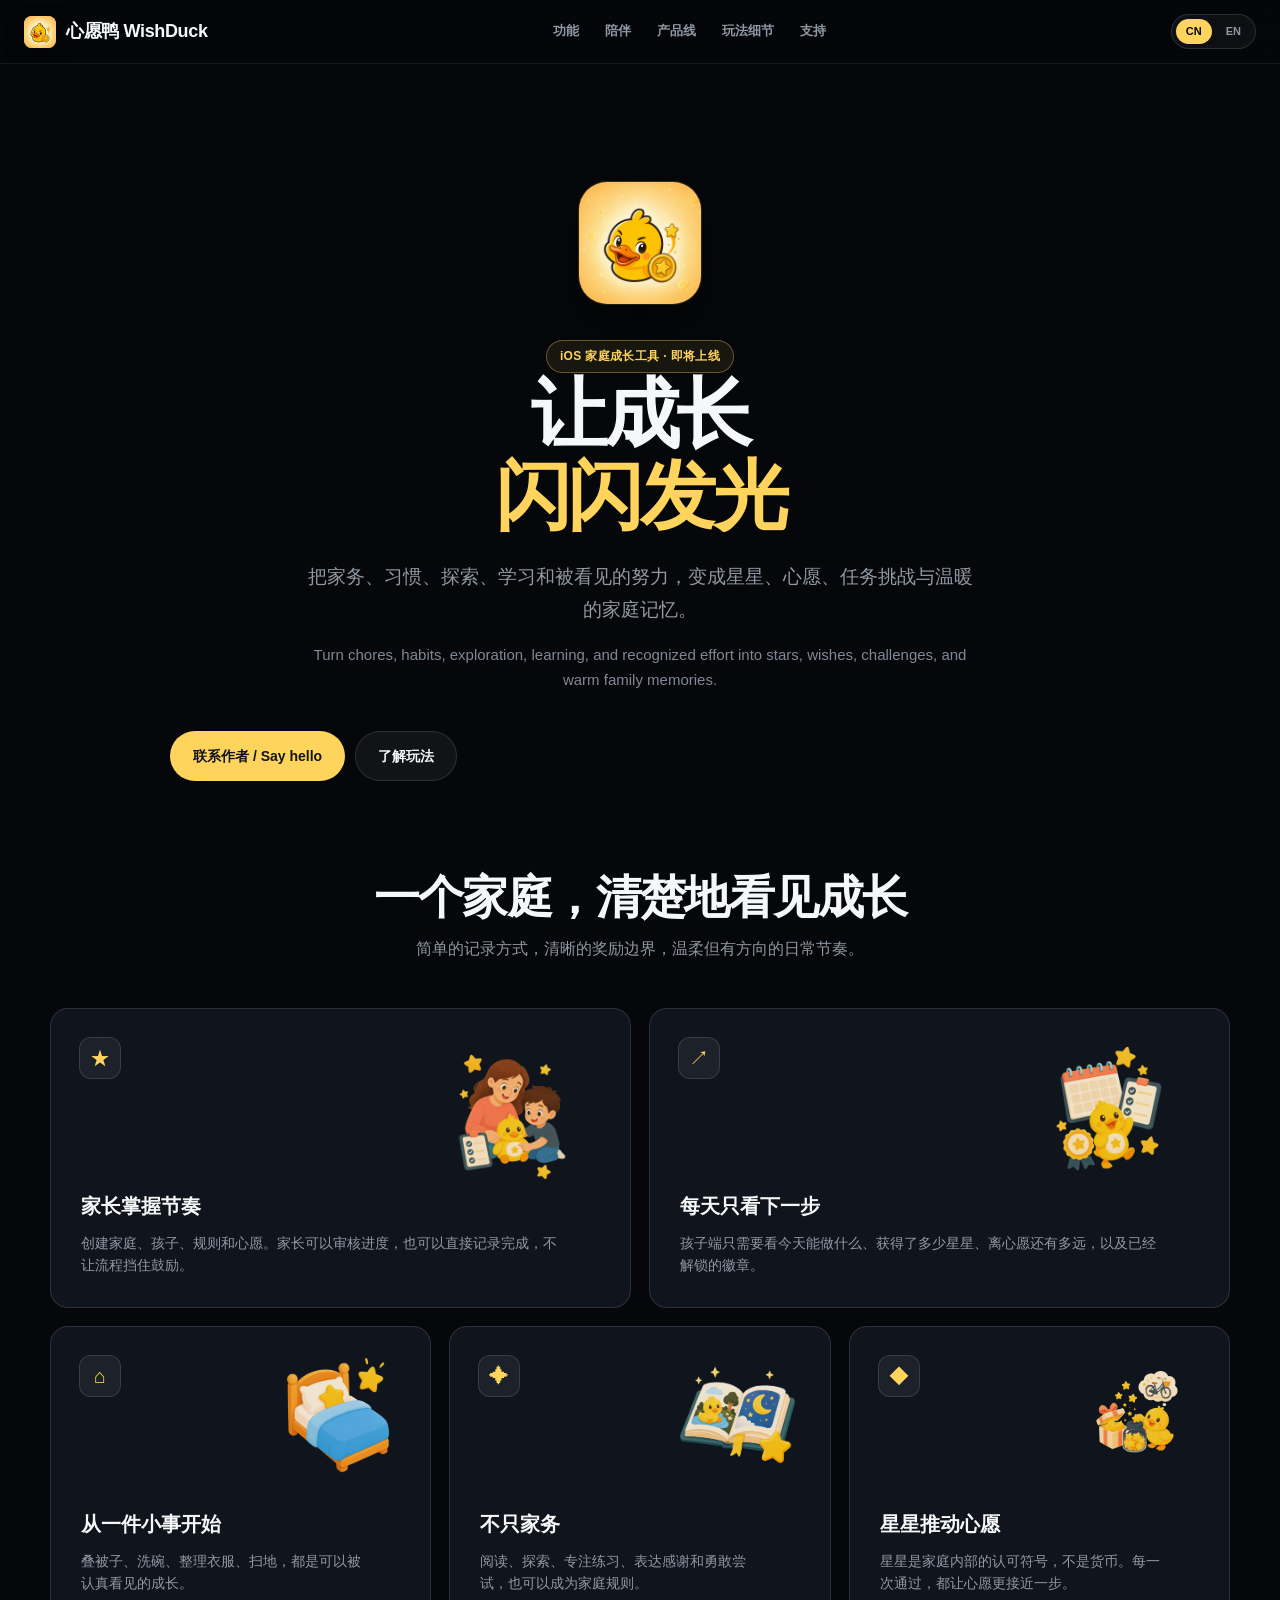
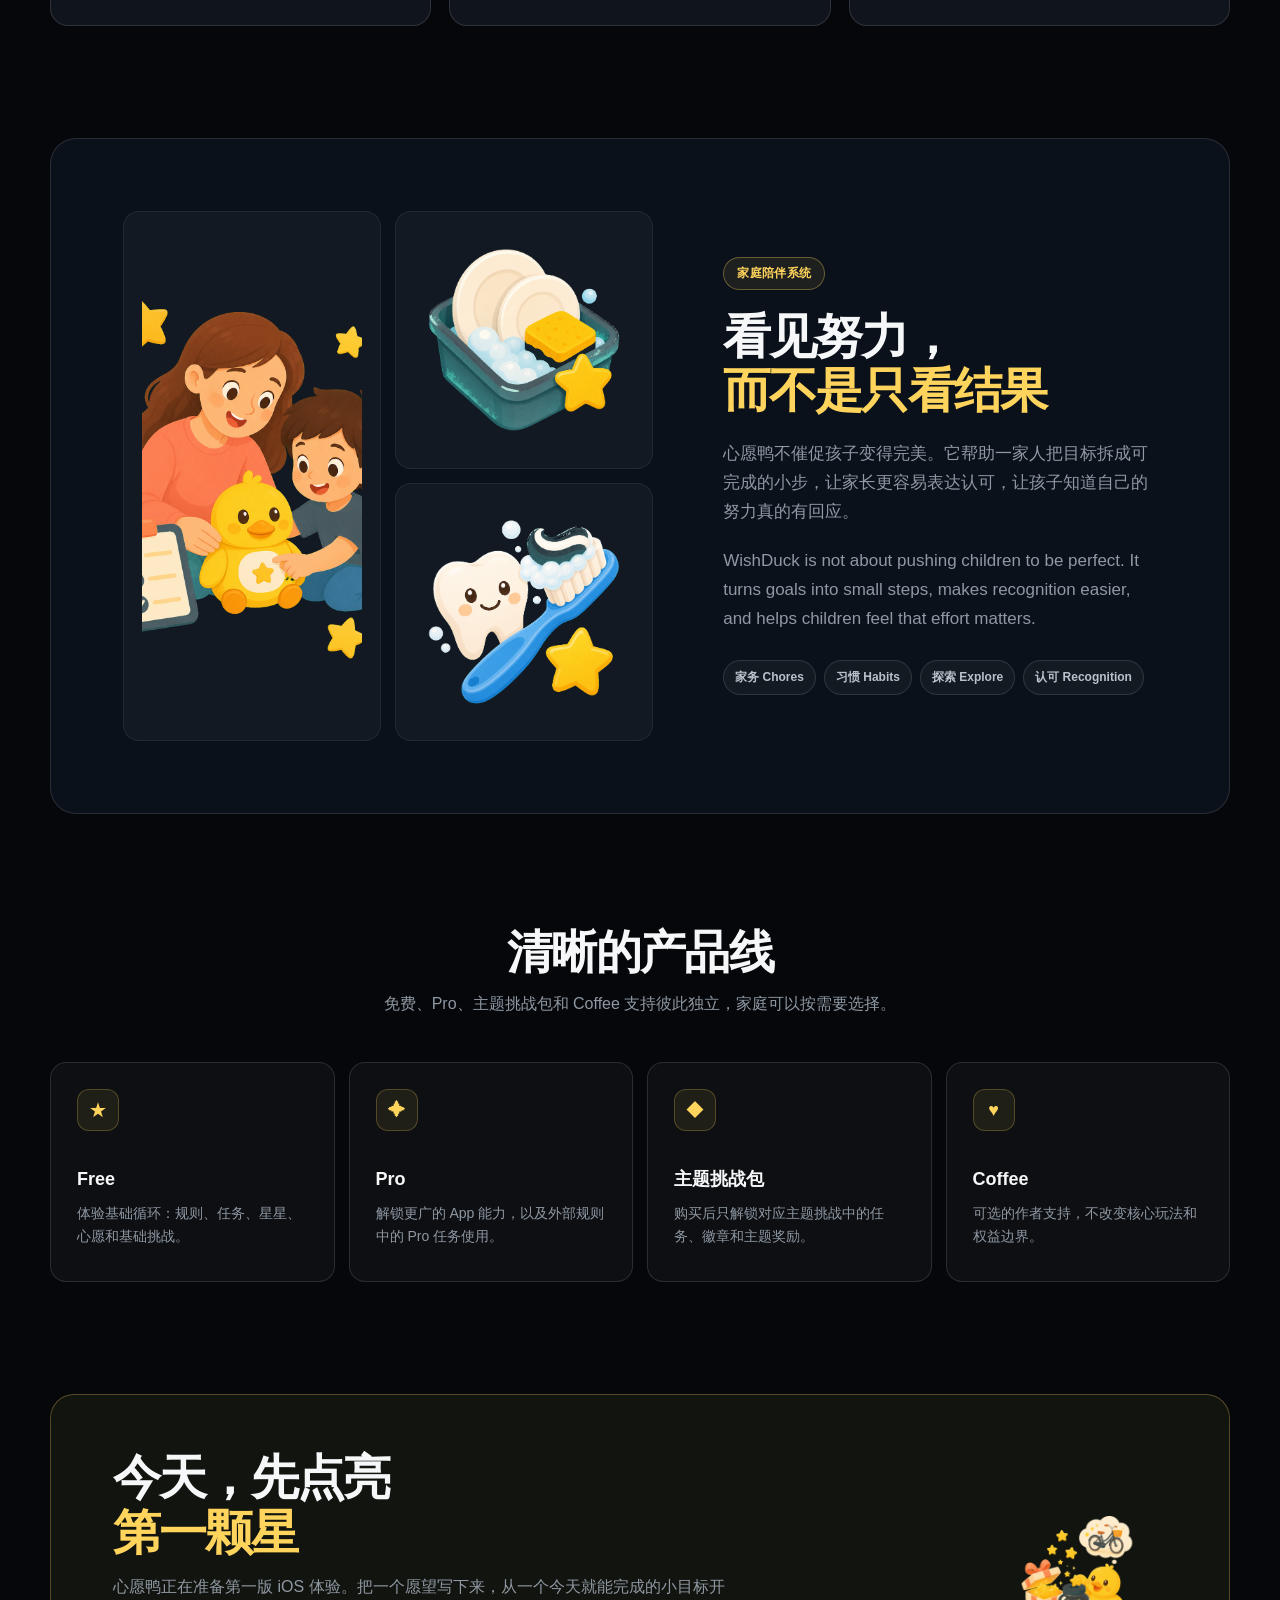
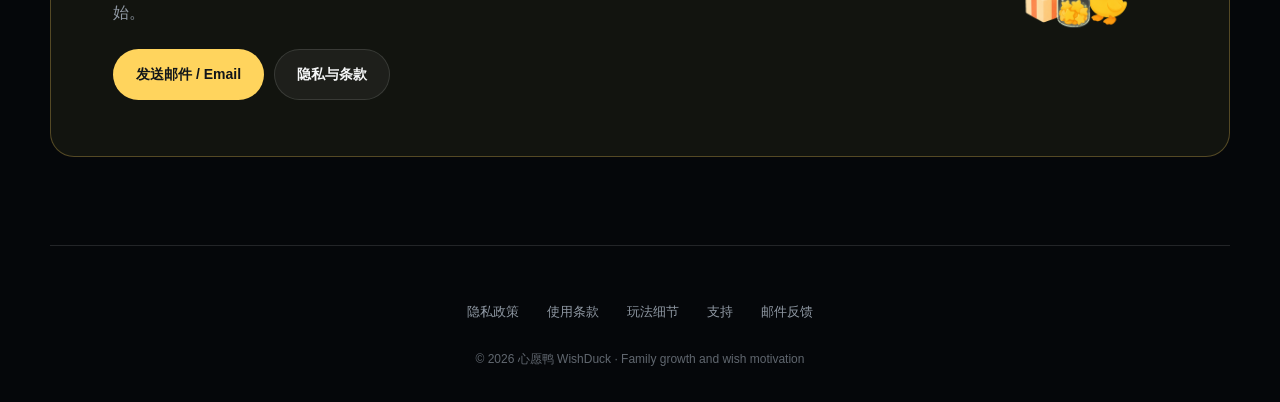
==== index.html @ 05d3ee31 "Add complete WishDuck website" ====
<!doctype html>
<html lang="zh-CN">
<head>
  <meta charset="utf-8">
  <meta name="viewport" content="width=device-width, initial-scale=1">
  <title>心愿鸭 WishDuck - 家庭成长与心愿激励</title>
  <meta name="description" content="心愿鸭 WishDuck 把家务、习惯、探索、学习和家庭认可变成星星、心愿与任务挑战。">
  <link rel="stylesheet" href="site.css">
  <link rel="icon" type="image/png" href="assets/wishduck-logo.png">
</head>
<body class="landing-page">
  <div class="bg-grid" aria-hidden="true"></div>

  <nav class="nav">
    <a class="brand" href="index.html" aria-label="心愿鸭 WishDuck 首页">
      <img src="assets/wishduck-logo.png" alt="">
      <span>心愿鸭 WishDuck</span>
    </a>
    <div class="nav-links" aria-label="页面导航">
      <a href="#features">功能</a>
      <a href="#family">陪伴</a>
      <a href="#paths">产品线</a>
      <a href="gameplay.html">玩法细节</a>
      <a href="support.html">支持</a>
    </div>
    <div class="lang-switch" aria-label="语言切换">
      <a href="index.html" class="active">CN</a>
      <a href="index_en.html">EN</a>
    </div>
  </nav>

  <header class="hero">
    <img class="hero-icon" src="assets/wishduck-logo.png" alt="心愿鸭 WishDuck 图标">
    <div class="badge">iOS 家庭成长工具 · 即将上线</div>
    <h1>让成长<br><em>闪闪发光</em></h1>
    <p>把家务、习惯、探索、学习和被看见的努力，变成星星、心愿、任务挑战与温暖的家庭记忆。</p>
    <p class="en">Turn chores, habits, exploration, learning, and recognized effort into stars, wishes, challenges, and warm family memories.</p>
    <div class="button-row">
      <a class="cta-btn" href="mailto:support@wishduck.app">联系作者 / Say hello</a>
      <a class="cta-btn secondary" href="gameplay.html">了解玩法</a>
    </div>
  </header>

  <main class="container">
    <section id="features" class="section-header">
      <h2>一个家庭，清楚地看见成长</h2>
      <p>简单的记录方式，清晰的奖励边界，温柔但有方向的日常节奏。</p>
    </section>

    <section class="feature-grid" aria-label="核心功能">
      <article class="feature-card large">
        <img src="assets/wishduck-family.png" alt="家长和孩子一起使用心愿鸭">
        <div class="feature-icon">★</div>
        <h3>家长掌握节奏</h3>
        <p>创建家庭、孩子、规则和心愿。家长可以审核进度，也可以直接记录完成，不让流程挡住鼓励。</p>
      </article>
      <article class="feature-card large">
        <img src="assets/wishduck-activity.png" alt="心愿鸭展示任务和挑战进度">
        <div class="feature-icon">↗</div>
        <h3>每天只看下一步</h3>
        <p>孩子端只需要看今天能做什么、获得了多少星星、离心愿还有多远，以及已经解锁的徽章。</p>
      </article>
      <article class="feature-card medium">
        <img src="assets/chore-make-bed.png" alt="叠被子任务图标">
        <div class="feature-icon">⌂</div>
        <h3>从一件小事开始</h3>
        <p>叠被子、洗碗、整理衣服、扫地，都是可以被认真看见的成长。</p>
      </article>
      <article class="feature-card medium">
        <img src="assets/chore-read-book.png" alt="阅读任务图标">
        <div class="feature-icon">✦</div>
        <h3>不只家务</h3>
        <p>阅读、探索、专注练习、表达感谢和勇敢尝试，也可以成为家庭规则。</p>
      </article>
      <article class="feature-card medium">
        <img src="assets/wishduck-wish.png" alt="心愿和星星插画">
        <div class="feature-icon">◆</div>
        <h3>星星推动心愿</h3>
        <p>星星是家庭内部的认可符号，不是货币。每一次通过，都让心愿更接近一步。</p>
      </article>
    </section>

    <section id="family" class="scene-section">
      <div class="scene-visual" aria-label="心愿鸭家庭成长场景">
        <div class="scene-card"><img src="assets/wishduck-family.png" alt="家长和孩子一起完成成长任务"></div>
        <div class="scene-card"><img src="assets/chore-wash-dishes.png" alt="一起洗碗任务图标"></div>
        <div class="scene-card"><img src="assets/chore-brush-teeth.png" alt="照顾自己任务图标"></div>
      </div>
      <div class="scene-content">
        <div class="badge">家庭陪伴系统</div>
        <h2>看见努力，<br><em>而不是只看结果</em></h2>
        <p>心愿鸭不催促孩子变得完美。它帮助一家人把目标拆成可完成的小步，让家长更容易表达认可，让孩子知道自己的努力真的有回应。</p>
        <p class="en">WishDuck is not about pushing children to be perfect. It turns goals into small steps, makes recognition easier, and helps children feel that effort matters.</p>
        <div class="tag-row" aria-label="成长主题">
          <span>家务 Chores</span>
          <span>习惯 Habits</span>
          <span>探索 Explore</span>
          <span>认可 Recognition</span>
        </div>
      </div>
    </section>

    <section id="paths" class="section-header">
      <h2>清晰的产品线</h2>
      <p>免费、Pro、主题挑战包和 Coffee 支持彼此独立，家庭可以按需要选择。</p>
    </section>

    <section class="paths" aria-label="产品线">
      <article class="path-card">
        <div class="path-icon">★</div>
        <h3>Free</h3>
        <p>体验基础循环：规则、任务、星星、心愿和基础挑战。</p>
      </article>
      <article class="path-card">
        <div class="path-icon">✦</div>
        <h3>Pro</h3>
        <p>解锁更广的 App 能力，以及外部规则中的 Pro 任务使用。</p>
      </article>
      <article class="path-card">
        <div class="path-icon">◆</div>
        <h3>主题挑战包</h3>
        <p>购买后只解锁对应主题挑战中的任务、徽章和主题奖励。</p>
      </article>
      <article class="path-card">
        <div class="path-icon">♥</div>
        <h3>Coffee</h3>
        <p>可选的作者支持，不改变核心玩法和权益边界。</p>
      </article>
    </section>

    <section id="download" class="final-band">
      <div>
        <h2>今天，先点亮<br><em>第一颗星</em></h2>
        <p>心愿鸭正在准备第一版 iOS 体验。把一个愿望写下来，从一个今天就能完成的小目标开始。</p>
        <div class="button-row">
          <a class="cta-btn" href="mailto:support@wishduck.app">发送邮件 / Email</a>
          <a class="cta-btn secondary" href="privacy.html">隐私与条款</a>
        </div>
      </div>
      <img src="assets/wishduck-wish.png" alt="心愿鸭和星星心愿">
    </section>
  </main>

  <footer class="container footer">
    <div class="footer-links">
      <a href="privacy.html">隐私政策</a>
      <a href="terms.html">使用条款</a>
      <a href="gameplay.html">玩法细节</a>
      <a href="support.html">支持</a>
      <a href="mailto:support@wishduck.app">邮件反馈</a>
    </div>
    <p class="copyright">© 2026 心愿鸭 WishDuck · Family growth and wish motivation</p>
  </footer>
</body>
</html>
---- site.css ----
:root {
  --bg: #05070a;
  --bg-soft: #0a111a;
  --surface: rgba(19, 25, 32, 0.88);
  --surface-strong: #111a23;
  --line: rgba(255, 255, 255, 0.12);
  --line-soft: rgba(255, 255, 255, 0.07);
  --text: #f6f7f8;
  --muted: #8f98a3;
  --muted-bright: #b9c1ca;
  --yellow: #ffd45d;
  --orange: #ff9d55;
  --mint: #81ddba;
  --blue: #73b8ff;
  --ease: cubic-bezier(0.4, 0, 0.2, 1);
}

* {
  box-sizing: border-box;
  -webkit-font-smoothing: antialiased;
}

html {
  scroll-behavior: smooth;
  background: var(--bg);
}

body {
  margin: 0;
  min-height: 100vh;
  overflow-x: hidden;
  color: var(--text);
  background: var(--bg);
  font-family: Inter, -apple-system, BlinkMacSystemFont, "SF Pro Display", "PingFang SC", "Microsoft YaHei", sans-serif;
  line-height: 1.6;
  letter-spacing: 0;
}

a {
  color: inherit;
  text-decoration: none;
}

img {
  display: block;
  max-width: 100%;
}

.wrap {
  width: min(1180px, calc(100% - 48px));
  margin: 0 auto;
}

.bg-grid {
  position: fixed;
  inset: 0;
  z-index: -1;
  pointer-events: none;
  opacity: 0.55;
  background-image:
    linear-gradient(rgba(255, 255, 255, 0.035) 1px, transparent 1px),
    linear-gradient(90deg, rgba(255, 255, 255, 0.035) 1px, transparent 1px);
  background-size: 44px 44px;
  mask-image: linear-gradient(to bottom, #000, transparent 82%);
}

.nav {
  position: sticky;
  top: 0;
  z-index: 20;
  min-height: 64px;
  display: flex;
  align-items: center;
  justify-content: space-between;
  gap: 24px;
  padding: 0 24px;
  background: rgba(5, 7, 10, 0.84);
  border-bottom: 1px solid var(--line-soft);
  backdrop-filter: blur(18px);
  -webkit-backdrop-filter: blur(18px);
}

.brand {
  display: inline-flex;
  align-items: center;
  gap: 10px;
  flex: 0 0 auto;
  font-size: 18px;
  font-weight: 800;
  letter-spacing: -0.02em;
}

.brand img {
  width: 32px;
  height: 32px;
  object-fit: contain;
  border-radius: 8px;
  background: #f8c94e;
  box-shadow: 0 8px 20px rgba(0, 0, 0, 0.35);
}

.nav-links {
  display: flex;
  align-items: center;
  justify-content: center;
  flex-wrap: wrap;
  gap: 26px;
  color: var(--muted);
  font-size: 13px;
  font-weight: 600;
}

.nav-links a,
.footer-links a {
  transition: color 0.25s var(--ease);
}

.nav-links a:hover,
.footer-links a:hover {
  color: var(--text);
}

.lang-switch {
  display: inline-flex;
  gap: 4px;
  padding: 4px;
  flex: 0 0 auto;
  border: 1px solid var(--line);
  border-radius: 999px;
  background: rgba(255, 255, 255, 0.045);
}

.lang-switch a {
  padding: 4px 10px;
  border-radius: 999px;
  color: var(--muted);
  font-size: 11px;
  font-weight: 700;
}

.lang-switch a.active {
  color: var(--bg);
  background: var(--yellow);
}

.hero {
  max-width: 980px;
  margin: 0 auto;
  padding: 118px 20px 90px;
  text-align: center;
}

.hero-icon {
  width: 122px;
  height: 122px;
  margin: 0 auto 36px;
  border-radius: 28px;
  background: #f8c94e;
  box-shadow: 0 22px 48px rgba(0, 0, 0, 0.48), 0 0 0 1px rgba(255, 212, 93, 0.2);
  animation: float 6s ease-in-out infinite;
}

@keyframes float {
  0%, 100% { transform: translateY(0); }
  50% { transform: translateY(-8px); }
}

.badge,
.eyebrow {
  display: inline-flex;
  align-items: center;
  width: fit-content;
  padding: 6px 13px;
  border: 1px solid rgba(255, 212, 93, 0.34);
  border-radius: 999px;
  color: var(--yellow);
  background: rgba(255, 212, 93, 0.08);
  font-size: 12px;
  font-weight: 700;
  letter-spacing: 0.03em;
}

h1,
h2,
h3,
p {
  margin-top: 0;
}

h1 {
  margin-bottom: 24px;
  color: var(--text);
  font-size: clamp(42px, 8vw, 76px);
  font-weight: 800;
  line-height: 1.08;
  letter-spacing: -0.045em;
}

h1 em,
h2 em {
  color: var(--yellow);
  font-style: normal;
}

.hero p,
.lead {
  max-width: 680px;
  margin-right: auto;
  margin-bottom: 38px;
  margin-left: auto;
  color: var(--muted);
  font-size: 19px;
  line-height: 1.7;
}

.hero .en,
.lead.en,
.en {
  color: #7f8995;
}

.hero .en {
  margin-top: -22px;
  font-size: 15px;
}

.cta-btn,
.button {
  min-height: 48px;
  display: inline-flex;
  align-items: center;
  justify-content: center;
  gap: 9px;
  padding: 13px 22px;
  border: 1px solid transparent;
  border-radius: 999px;
  color: #11151a;
  background: var(--yellow);
  font-size: 14px;
  font-weight: 800;
  transition: transform 0.25s var(--ease), box-shadow 0.25s var(--ease), background 0.25s var(--ease);
}

.cta-btn:hover,
.button:hover {
  transform: translateY(-2px);
  box-shadow: 0 12px 28px rgba(255, 212, 93, 0.18);
}

.button.secondary,
.cta-btn.secondary {
  color: var(--text);
  border-color: var(--line);
  background: rgba(255, 255, 255, 0.05);
}

.container {
  width: min(1180px, calc(100% - 48px));
  margin: 0 auto;
}

.section-header {
  margin-bottom: 46px;
  text-align: center;
}

.section-header h2,
.section-heading h2 {
  margin-bottom: 12px;
  color: var(--text);
  font-size: clamp(30px, 5vw, 46px);
  font-weight: 800;
  line-height: 1.15;
  letter-spacing: -0.035em;
}

.section-header p,
.section-heading p {
  margin-bottom: 0;
  color: var(--muted);
}

.feature-grid {
  display: grid;
  grid-template-columns: repeat(6, 1fr);
  gap: 18px;
  margin-bottom: 112px;
}

.feature-card {
  position: relative;
  min-height: 300px;
  display: flex;
  flex-direction: column;
  justify-content: flex-end;
  overflow: hidden;
  padding: 30px;
  border: 1px solid var(--line);
  border-radius: 18px;
  background: var(--surface);
  transition: border-color 0.3s var(--ease), transform 0.3s var(--ease), background 0.3s var(--ease);
}

.feature-card:hover {
  transform: translateY(-4px);
  border-color: rgba(255, 212, 93, 0.34);
  background: var(--surface-strong);
}

.feature-card.large { grid-column: span 3; }
.feature-card.medium { grid-column: span 2; }

.feature-card img {
  position: absolute;
  top: 22px;
  right: 26px;
  width: 132px;
  height: 132px;
  object-fit: contain;
  opacity: 0.94;
}

.feature-card.large img {
  width: 170px;
  height: 170px;
  right: 34px;
}

.feature-icon {
  position: absolute;
  top: 28px;
  left: 28px;
  width: 42px;
  height: 42px;
  display: grid;
  place-items: center;
  border: 1px solid var(--line);
  border-radius: 12px;
  color: var(--yellow);
  background: rgba(255, 255, 255, 0.055);
  font-size: 20px;
}

.feature-card h3 {
  max-width: 76%;
  margin-bottom: 10px;
  color: var(--text);
  font-size: 20px;
  font-weight: 800;
}

.feature-card p {
  max-width: 92%;
  margin-bottom: 0;
  color: var(--muted);
  font-size: 14px;
  line-height: 1.6;
}

.scene-section {
  display: grid;
  grid-template-columns: 1.1fr 0.9fr;
  align-items: center;
  gap: 70px;
  margin-bottom: 112px;
  padding: 72px;
  border: 1px solid var(--line);
  border-radius: 26px;
  background: var(--bg-soft);
}

.scene-visual {
  display: grid;
  grid-template-columns: repeat(2, 1fr);
  gap: 14px;
}

.scene-card {
  aspect-ratio: 1;
  display: grid;
  place-items: center;
  overflow: hidden;
  padding: 18px;
  border: 1px solid var(--line-soft);
  border-radius: 16px;
  background: rgba(255, 255, 255, 0.035);
}

.scene-card:first-child {
  grid-row: span 2;
  aspect-ratio: auto;
}

.scene-card img {
  width: 100%;
  height: 100%;
  object-fit: contain;
}

.scene-card:first-child img {
  object-fit: cover;
}

.scene-content h2 {
  margin: 20px 0 22px;
  color: var(--text);
  font-size: clamp(30px, 5vw, 48px);
  line-height: 1.13;
  letter-spacing: -0.04em;
}

.scene-content p {
  margin-bottom: 20px;
  color: var(--muted);
  font-size: 17px;
  line-height: 1.7;
}

.tag-row {
  display: flex;
  flex-wrap: wrap;
  gap: 8px;
  margin-top: 26px;
}

.tag-row span {
  padding: 7px 11px;
  border: 1px solid var(--line);
  border-radius: 999px;
  color: var(--muted-bright);
  background: rgba(255, 255, 255, 0.04);
  font-size: 12px;
  font-weight: 650;
}

.paths {
  display: grid;
  grid-template-columns: repeat(4, 1fr);
  gap: 14px;
  margin-bottom: 112px;
}

.grid {
  display: grid;
  grid-template-columns: repeat(2, minmax(0, 1fr));
  gap: 18px;
}

.path-card {
  min-height: 220px;
  padding: 26px;
  border: 1px solid var(--line);
  border-radius: 16px;
  background: rgba(255, 255, 255, 0.035);
}

.path-icon {
  display: grid;
  width: 42px;
  height: 42px;
  margin-bottom: 34px;
  place-items: center;
  border: 1px solid rgba(255, 212, 93, 0.24);
  border-radius: 12px;
  color: var(--yellow);
  background: rgba(255, 212, 93, 0.08);
  font-size: 18px;
}

.path-card h3 {
  margin-bottom: 8px;
  color: var(--text);
  font-size: 18px;
}

.path-card p {
  margin-bottom: 0;
  color: var(--muted);
  font-size: 14px;
  line-height: 1.6;
}

.final-band {
  display: flex;
  align-items: center;
  justify-content: space-between;
  gap: 40px;
  margin-bottom: 88px;
  padding: 56px 62px;
  border: 1px solid rgba(255, 212, 93, 0.28);
  border-radius: 24px;
  background: #12140f;
}

.final-band h2 {
  margin-bottom: 14px;
  color: var(--text);
  font-size: clamp(30px, 5vw, 48px);
  line-height: 1.13;
  letter-spacing: -0.04em;
}

.final-band p {
  max-width: 620px;
  margin-bottom: 24px;
  color: var(--muted);
}

.final-band img {
  width: 180px;
  height: 180px;
  object-fit: contain;
  flex: 0 0 auto;
}

.button-row {
  display: flex;
  flex-wrap: wrap;
  gap: 10px;
  margin-top: 18px;
}

.footer {
  padding: 56px 0 32px;
  border-top: 1px solid var(--line);
  text-align: center;
}

.footer-links {
  display: flex;
  flex-wrap: wrap;
  justify-content: center;
  gap: 28px;
  margin-bottom: 28px;
  color: var(--muted);
  font-size: 13px;
}

.copyright {
  margin-bottom: 0;
  color: var(--muted);
  font-size: 12px;
  opacity: 0.66;
}

.legal-page {
  background: var(--bg);
}

.legal-container {
  width: min(820px, calc(100% - 40px));
  margin: 0 auto;
}

.legal-hero {
  padding: 78px 0 28px;
  text-align: center;
}

.legal-hero h1 {
  margin: 20px 0 12px;
  font-size: clamp(34px, 6vw, 54px);
}

.legal-hero .lead {
  margin-bottom: 16px;
  font-size: 16px;
}

.meta {
  margin-bottom: 0;
  color: var(--yellow);
  font-size: 13px;
  font-weight: 700;
}

.document {
  padding: 34px 0 74px;
}

.document article {
  padding: 30px 0;
  border-top: 1px solid var(--line-soft);
}

.document article:first-child {
  border-top: 0;
}

.document h2 {
  margin-bottom: 20px;
  color: var(--yellow);
  font-size: 23px;
  font-weight: 750;
  line-height: 1.3;
}

.document h3 {
  margin: 24px 0 8px;
  color: var(--text);
  font-size: 17px;
}

.document p,
.document li {
  color: var(--muted);
  font-size: 16px;
  line-height: 1.8;
}

.document p {
  margin-bottom: 18px;
}

.document p:last-child {
  margin-bottom: 0;
}

.document ul,
.document ol {
  margin: 0 0 18px;
  padding-left: 1.35em;
}

.document li {
  margin-bottom: 10px;
}

.document strong {
  color: var(--text);
}

.document .en {
  color: #7f8995;
}

.callout {
  padding-left: 22px !important;
  border-left: 3px solid var(--yellow) !important;
  background: rgba(255, 212, 93, 0.045);
}

@media (max-width: 940px) {
  .nav-links { gap: 15px; }
  .feature-grid { grid-template-columns: repeat(4, 1fr); }
  .feature-card.large,
  .feature-card.medium { grid-column: span 2; }
  .scene-section { gap: 40px; padding: 44px; }
  .paths { grid-template-columns: repeat(2, 1fr); }
}

@media (max-width: 700px) {
  .wrap,
  .container { width: min(100% - 32px, 560px); }
  .nav { padding: 12px 16px; align-items: flex-start; }
  .nav-links { display: none; }
  .hero { padding: 82px 0 64px; }
  h1 { font-size: 44px; }
  .hero p,
  .lead { font-size: 17px; }
  .feature-grid { grid-template-columns: 1fr; gap: 14px; margin-bottom: 72px; }
  .feature-card.large,
  .feature-card.medium { grid-column: span 1; min-height: 270px; }
  .scene-section { grid-template-columns: 1fr; margin-bottom: 72px; padding: 24px; }
  .scene-content { order: -1; }
  .scene-content h2 { font-size: 36px; }
  .paths { grid-template-columns: 1fr; margin-bottom: 72px; }
  .grid { grid-template-columns: 1fr; }
  .path-card { min-height: 180px; }
  .final-band { flex-direction: column; align-items: flex-start; margin-bottom: 64px; padding: 32px 24px; }
  .final-band img { align-self: center; width: 140px; height: 140px; }
  .footer { padding-top: 38px; }
  .footer-links { gap: 16px; }
  .legal-container { width: min(100% - 32px, 560px); }
  .legal-hero { padding-top: 56px; }
  .document article { padding: 24px 0; }
  .document p,
  .document li { font-size: 15px; }
}
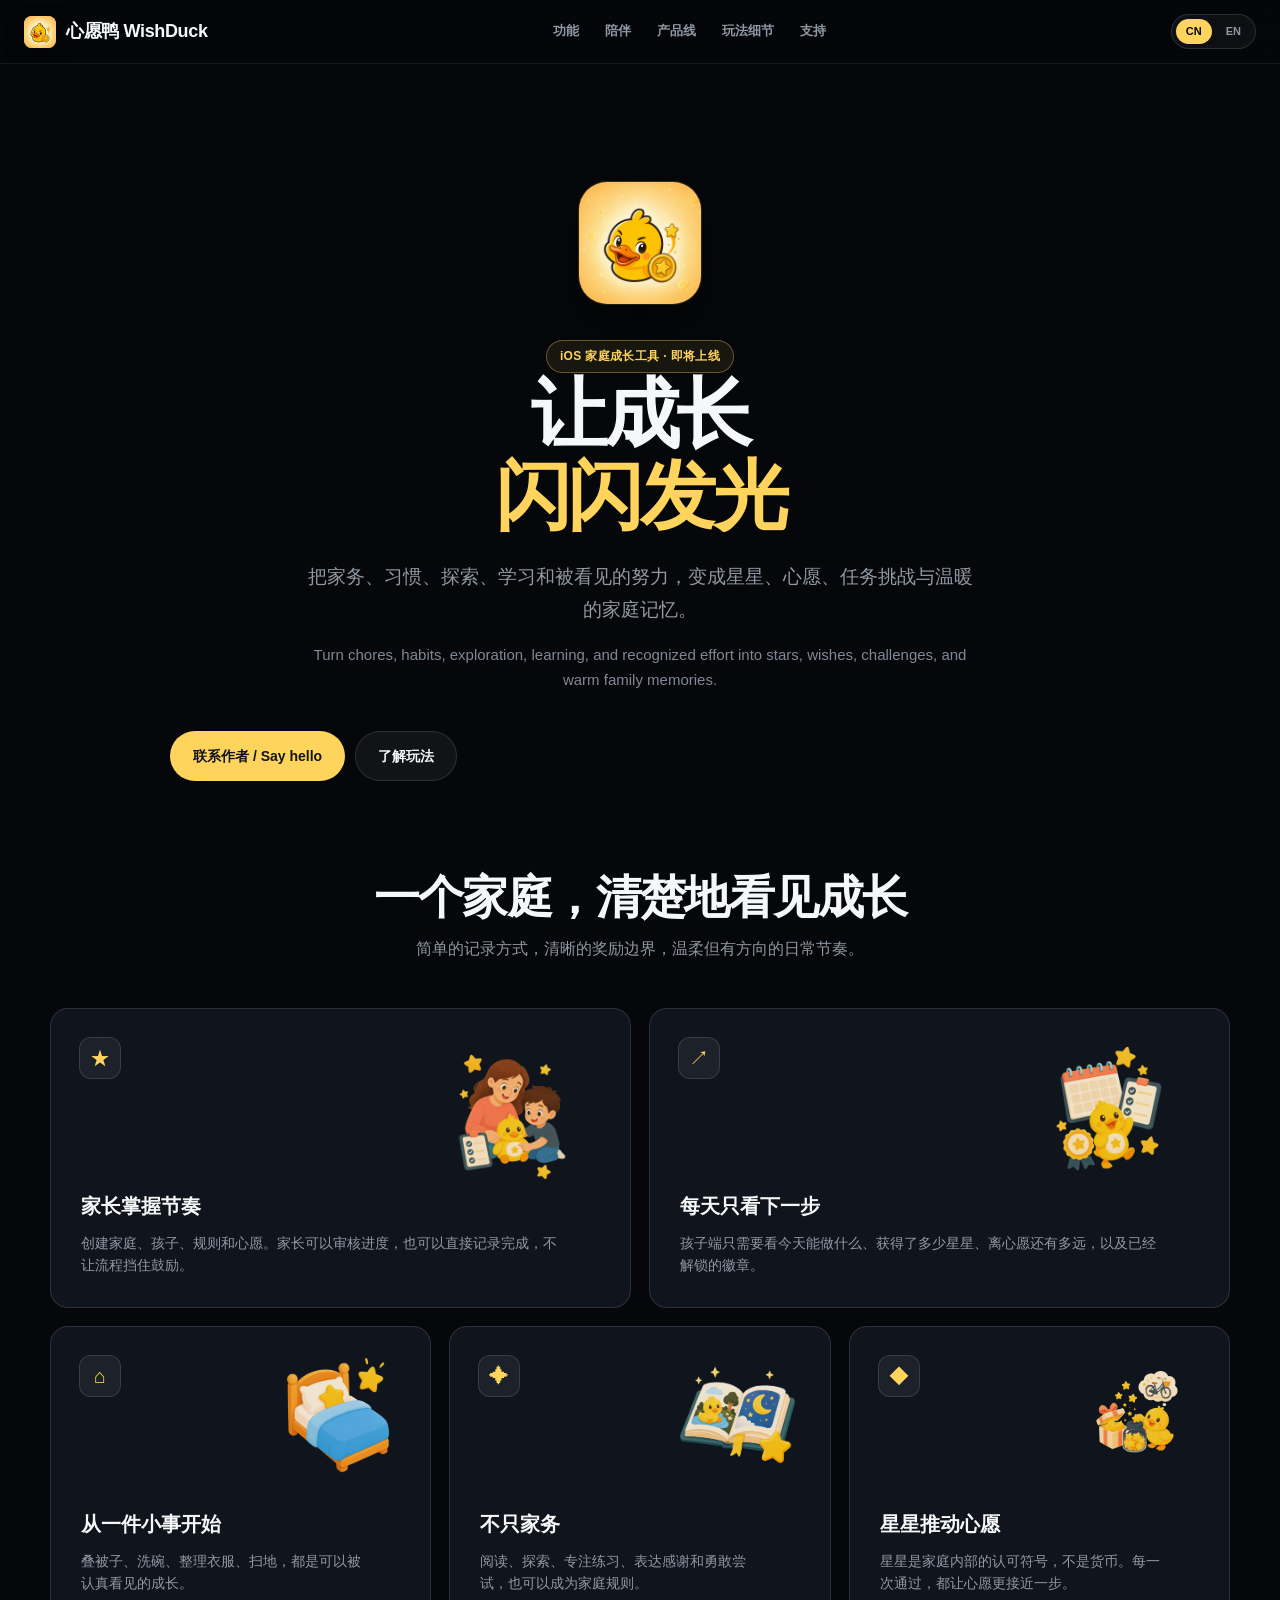
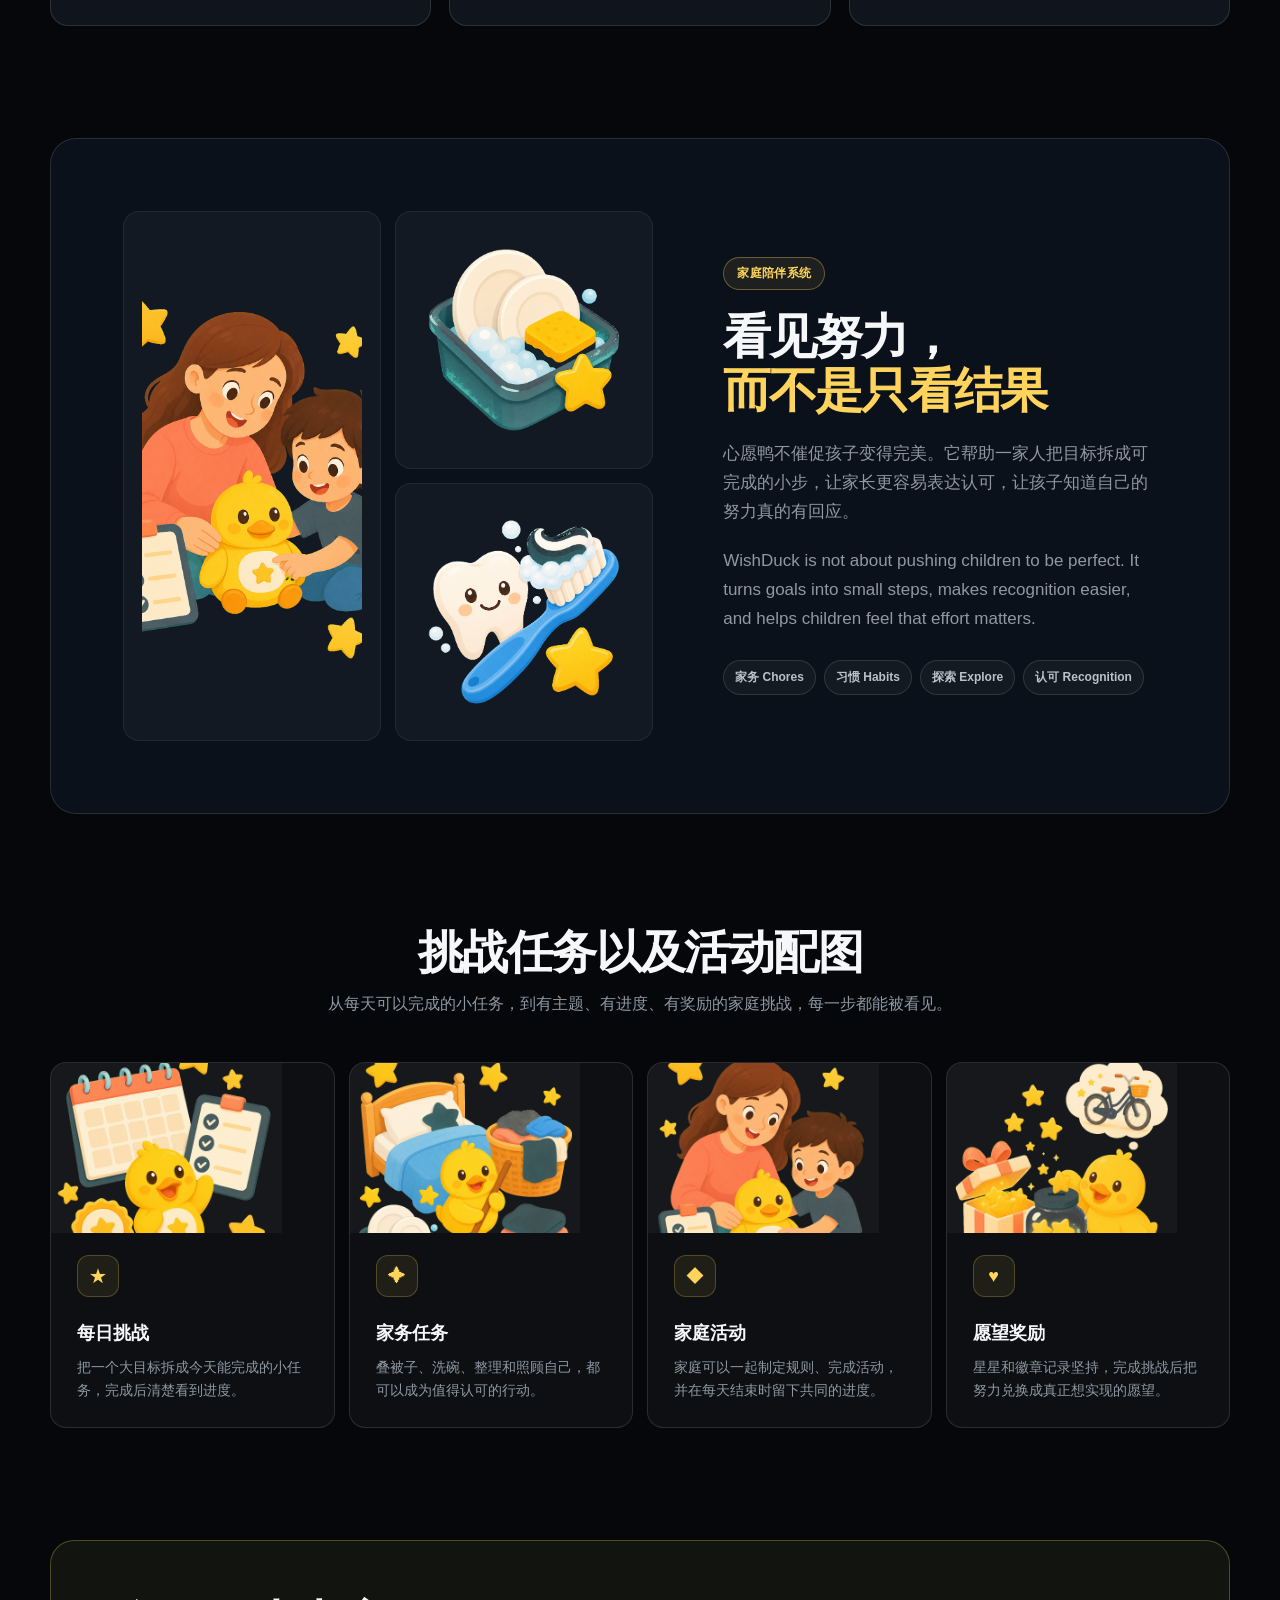
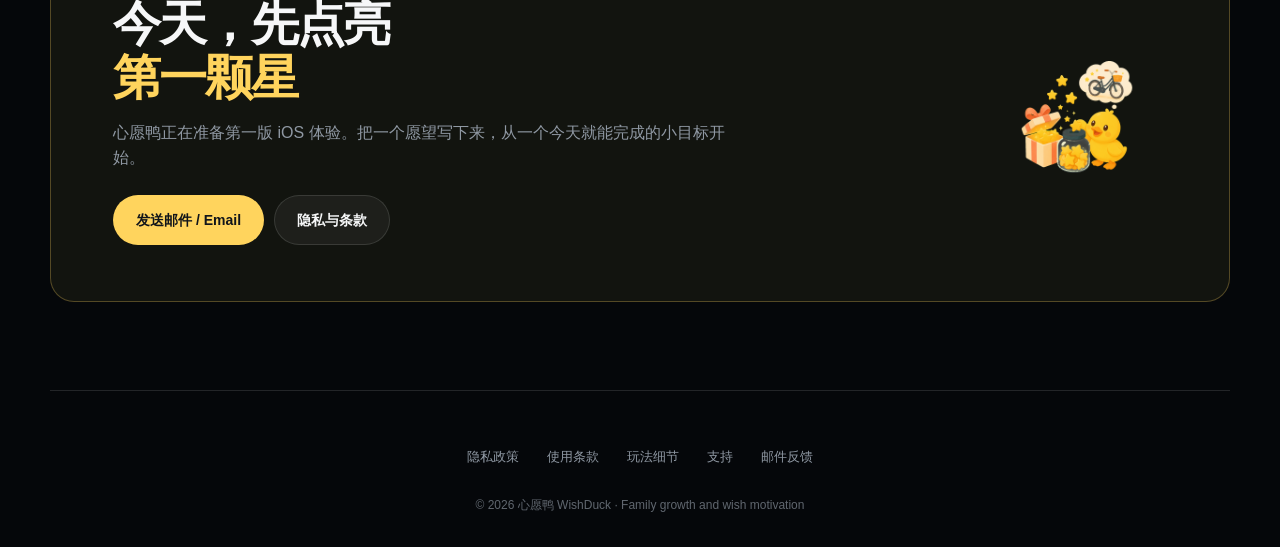
==== commit 8efad76a: "Refresh challenge activity section" ====
--- a/index.html
+++ b/index.html
@@ -101,30 +101,34 @@
     </section>
 
     <section id="paths" class="section-header">
-      <h2>清晰的产品线</h2>
-      <p>免费、Pro、主题挑战包和 Coffee 支持彼此独立，家庭可以按需要选择。</p>
+      <h2>挑战任务以及活动配图</h2>
+      <p>从每天可以完成的小任务，到有主题、有进度、有奖励的家庭挑战，每一步都能被看见。</p>
     </section>
 
-    <section class="paths" aria-label="产品线">
-      <article class="path-card">
+    <section class="paths" aria-label="挑战任务以及活动配图">
+      <article class="path-card challenge-card">
+        <img class="challenge-image" src="assets/wishduck-activity.png" alt="心愿鸭展示挑战任务和完成进度">
         <div class="path-icon">★</div>
-        <h3>Free</h3>
-        <p>体验基础循环：规则、任务、星星、心愿和基础挑战。</p>
+        <h3>每日挑战</h3>
+        <p>把一个大目标拆成今天能完成的小任务，完成后清楚看到进度。</p>
       </article>
-      <article class="path-card">
+      <article class="path-card challenge-card">
+        <img class="challenge-image" src="assets/wishduck-chores.png" alt="心愿鸭展示家务挑战任务">
         <div class="path-icon">✦</div>
-        <h3>Pro</h3>
-        <p>解锁更广的 App 能力，以及外部规则中的 Pro 任务使用。</p>
+        <h3>家务任务</h3>
+        <p>叠被子、洗碗、整理和照顾自己，都可以成为值得认可的行动。</p>
       </article>
-      <article class="path-card">
+      <article class="path-card challenge-card">
+        <img class="challenge-image" src="assets/wishduck-family.png" alt="家人一起完成挑战任务">
         <div class="path-icon">◆</div>
-        <h3>主题挑战包</h3>
-        <p>购买后只解锁对应主题挑战中的任务、徽章和主题奖励。</p>
+        <h3>家庭活动</h3>
+        <p>家庭可以一起制定规则、完成活动，并在每天结束时留下共同的进度。</p>
       </article>
-      <article class="path-card">
+      <article class="path-card challenge-card">
+        <img class="challenge-image" src="assets/wishduck-wish.png" alt="心愿鸭展示完成挑战后获得愿望奖励">
         <div class="path-icon">♥</div>
-        <h3>Coffee</h3>
-        <p>可选的作者支持，不改变核心玩法和权益边界。</p>
+        <h3>愿望奖励</h3>
+        <p>星星和徽章记录坚持，完成挑战后把努力兑换成真正想实现的愿望。</p>
       </article>
     </section>
 
--- a/site.css
+++ b/site.css
@@ -448,17 +448,31 @@
 
 .path-card {
   min-height: 220px;
-  padding: 26px;
+  padding: 0 26px 26px;
   border: 1px solid var(--line);
   border-radius: 16px;
   background: rgba(255, 255, 255, 0.035);
 }
 
+.challenge-card {
+  overflow: hidden;
+}
+
+.challenge-image {
+  display: block;
+  width: calc(100% + 52px);
+  height: 170px;
+  margin: 0 -26px 22px;
+  object-fit: cover;
+  object-position: center 36%;
+  background: rgba(255, 255, 255, 0.04);
+}
+
 .path-icon {
   display: grid;
   width: 42px;
   height: 42px;
-  margin-bottom: 34px;
+  margin-bottom: 22px;
   place-items: center;
   border: 1px solid rgba(255, 212, 93, 0.24);
   border-radius: 12px;
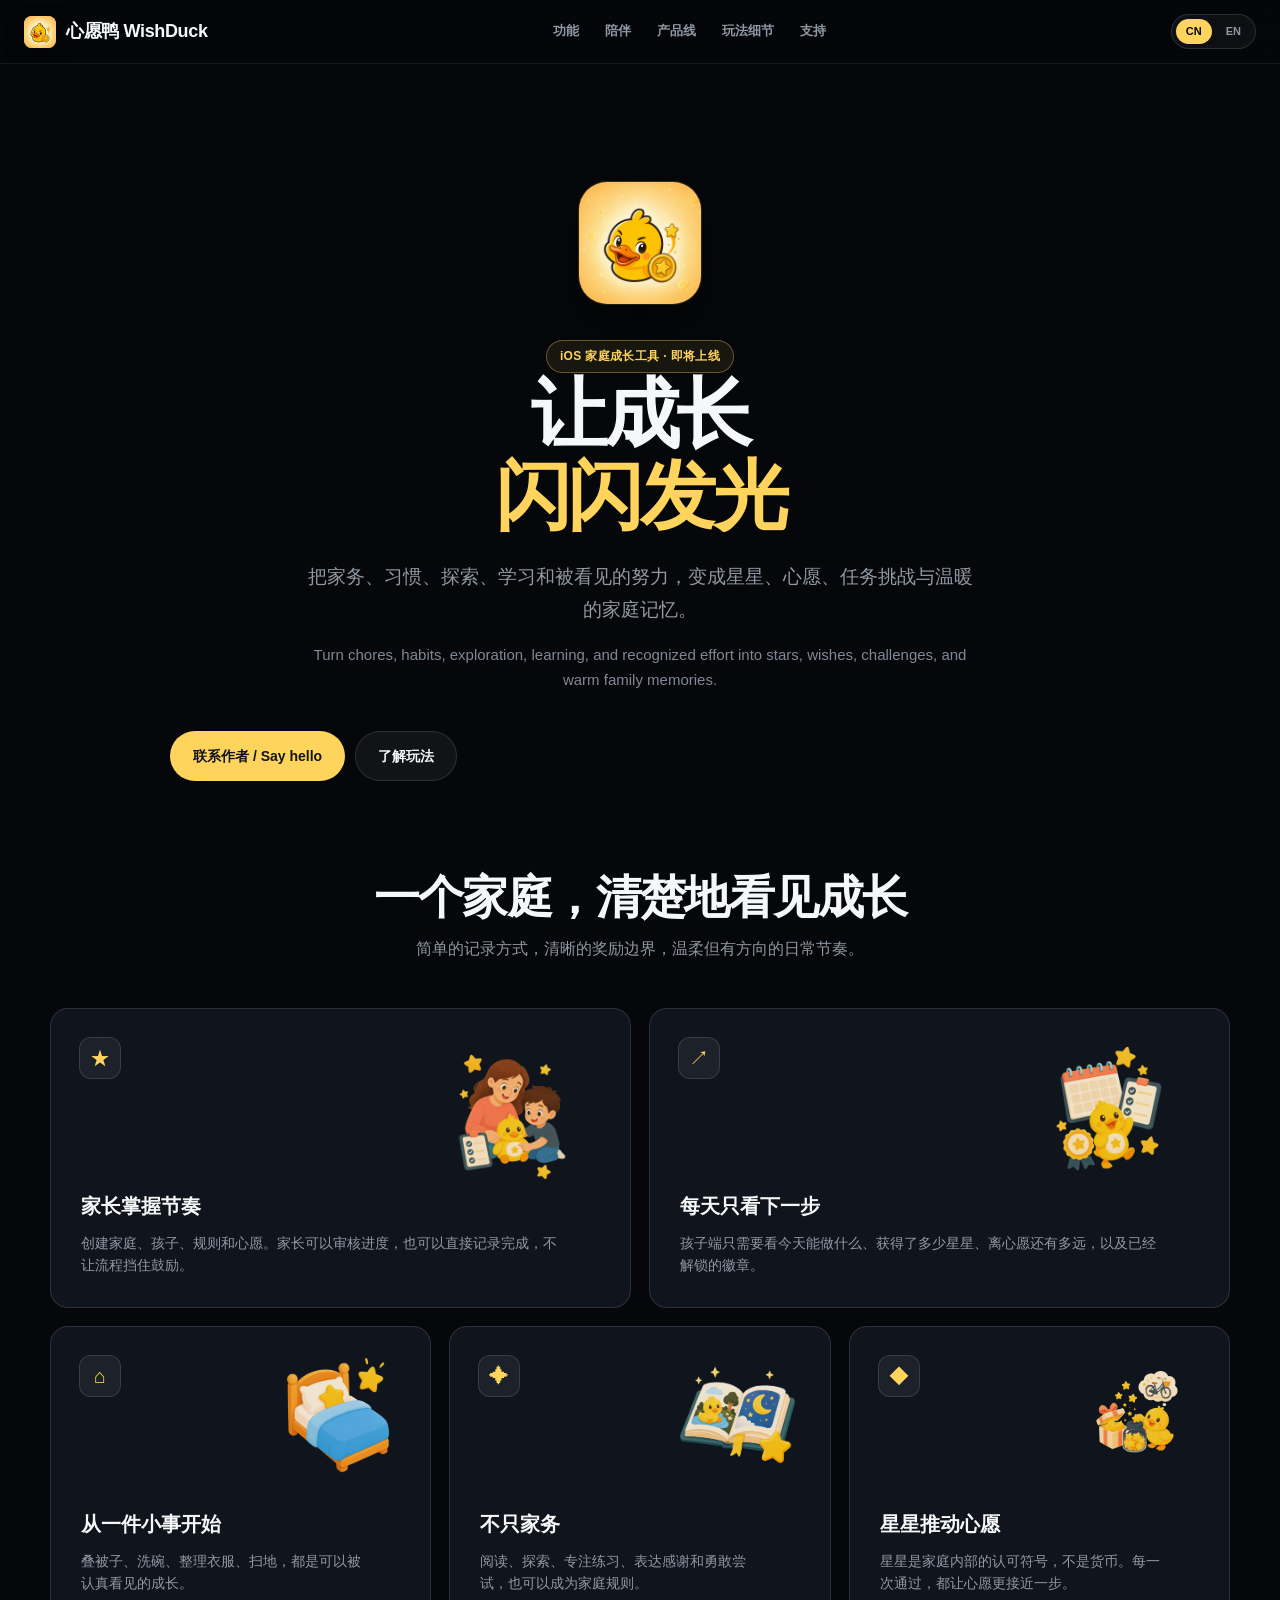
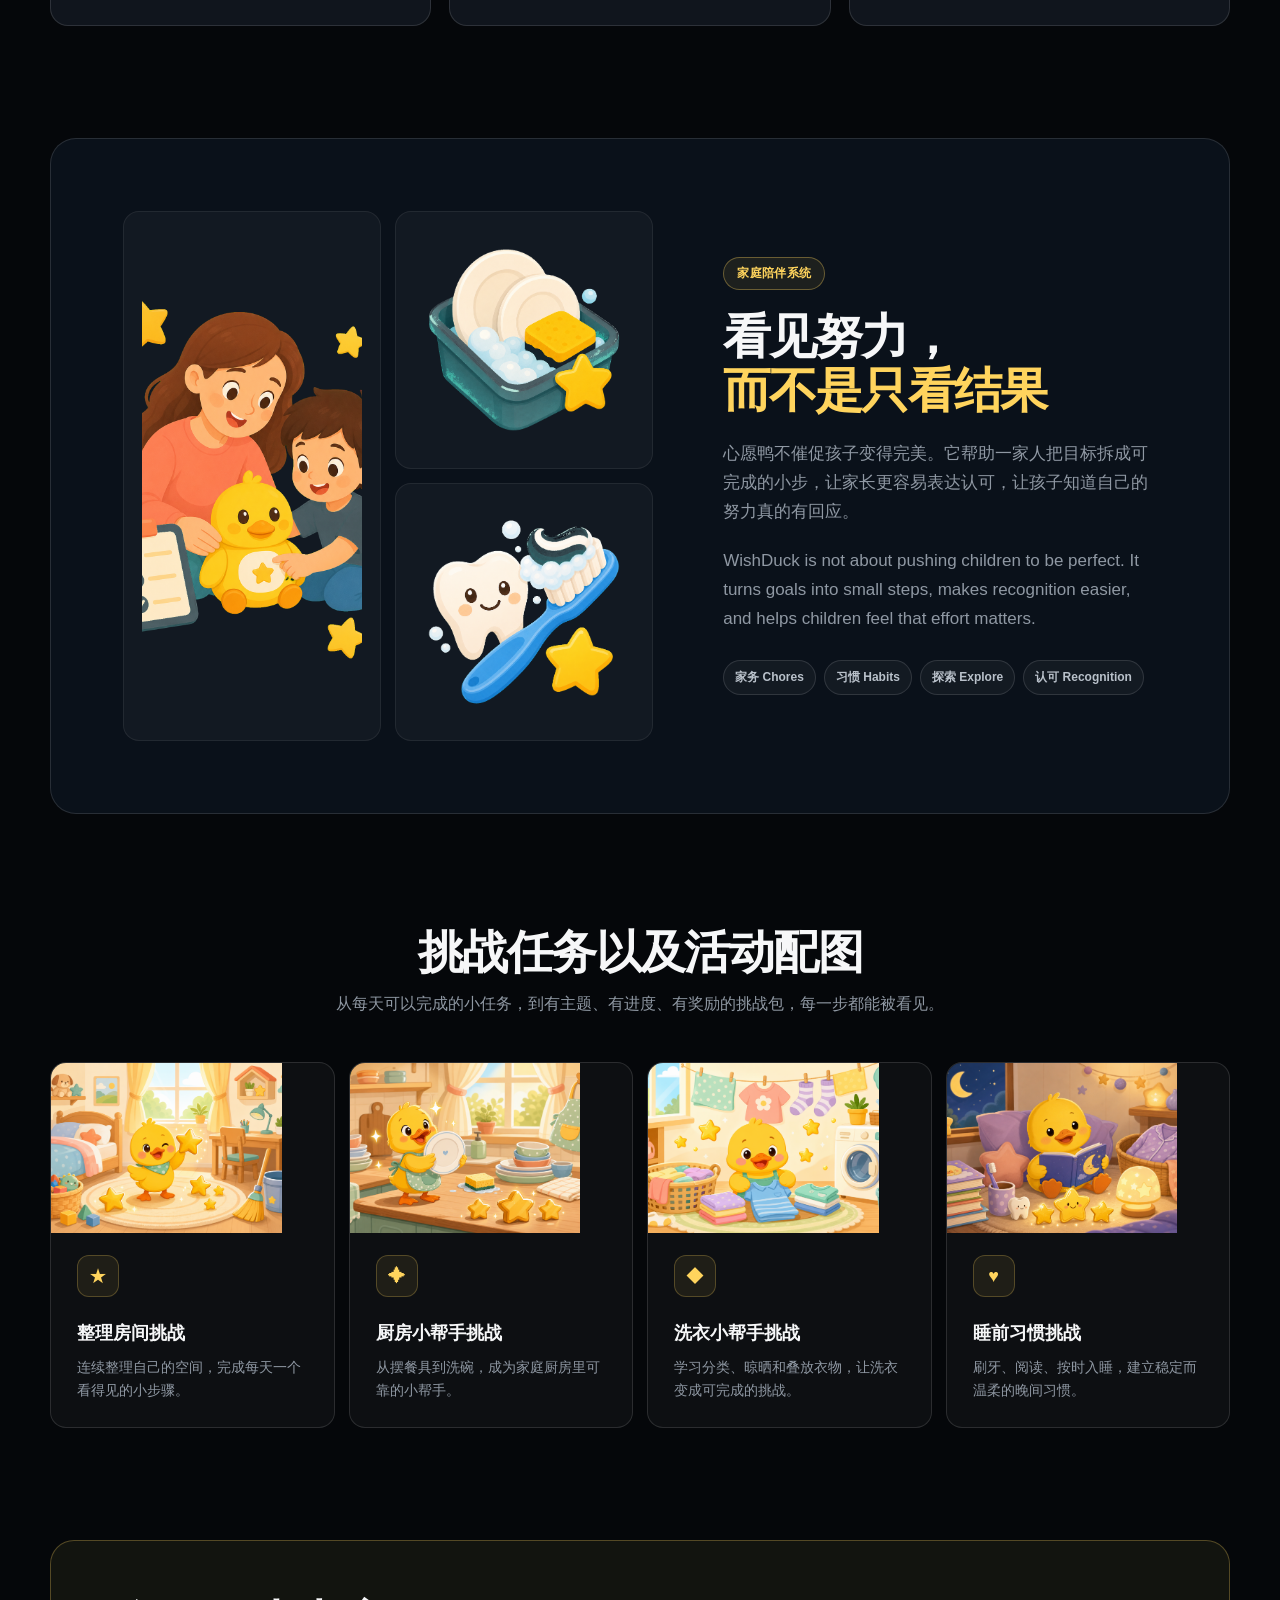
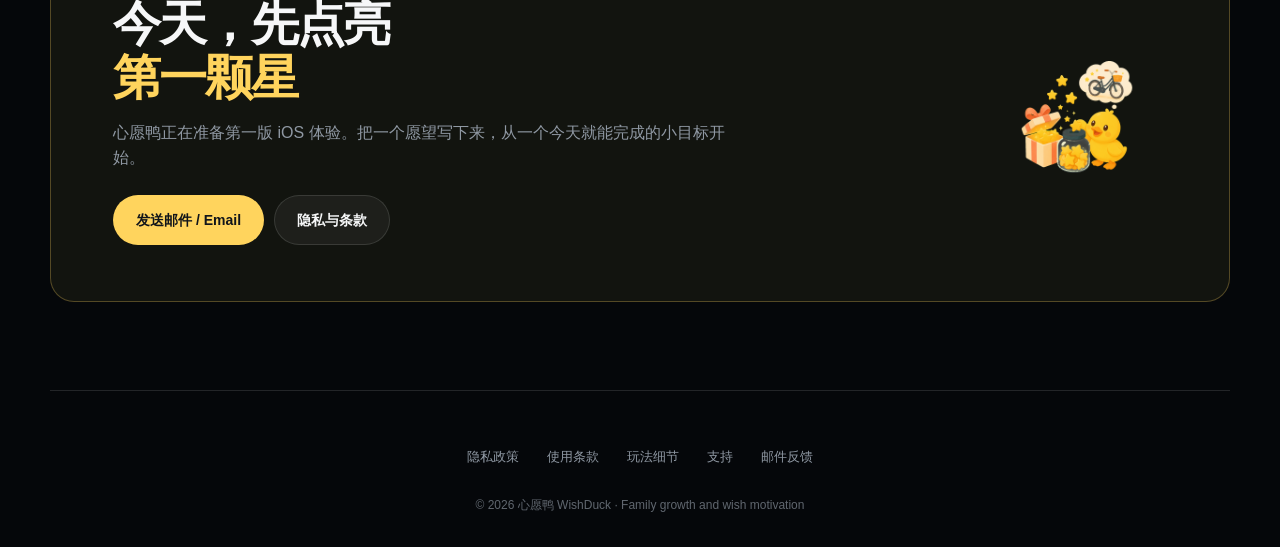
==== commit 7e374146: "Use real challenge pack banners" ====
--- a/index.html
+++ b/index.html
@@ -102,33 +102,33 @@
 
     <section id="paths" class="section-header">
       <h2>挑战任务以及活动配图</h2>
-      <p>从每天可以完成的小任务，到有主题、有进度、有奖励的家庭挑战，每一步都能被看见。</p>
+      <p>从每天可以完成的小任务，到有主题、有进度、有奖励的挑战包，每一步都能被看见。</p>
     </section>
 
-    <section class="paths" aria-label="挑战任务以及活动配图">
+    <section class="paths" aria-label="挑战任务和活动 Banner">
       <article class="path-card challenge-card">
-        <img class="challenge-image" src="assets/wishduck-activity.png" alt="心愿鸭展示挑战任务和完成进度">
+        <img class="challenge-image" src="assets/challenge-banner-tidy-room.png" alt="整理房间挑战 Banner">
         <div class="path-icon">★</div>
-        <h3>每日挑战</h3>
-        <p>把一个大目标拆成今天能完成的小任务，完成后清楚看到进度。</p>
+        <h3>整理房间挑战</h3>
+        <p>连续整理自己的空间，完成每天一个看得见的小步骤。</p>
       </article>
       <article class="path-card challenge-card">
-        <img class="challenge-image" src="assets/wishduck-chores.png" alt="心愿鸭展示家务挑战任务">
+        <img class="challenge-image" src="assets/challenge-banner-kitchen-helper.png" alt="厨房小帮手挑战 Banner">
         <div class="path-icon">✦</div>
-        <h3>家务任务</h3>
-        <p>叠被子、洗碗、整理和照顾自己，都可以成为值得认可的行动。</p>
+        <h3>厨房小帮手挑战</h3>
+        <p>从摆餐具到洗碗，成为家庭厨房里可靠的小帮手。</p>
       </article>
       <article class="path-card challenge-card">
-        <img class="challenge-image" src="assets/wishduck-family.png" alt="家人一起完成挑战任务">
+        <img class="challenge-image" src="assets/challenge-banner-laundry-helper.png" alt="洗衣小帮手挑战 Banner">
         <div class="path-icon">◆</div>
-        <h3>家庭活动</h3>
-        <p>家庭可以一起制定规则、完成活动，并在每天结束时留下共同的进度。</p>
+        <h3>洗衣小帮手挑战</h3>
+        <p>学习分类、晾晒和叠放衣物，让洗衣变成可完成的挑战。</p>
       </article>
       <article class="path-card challenge-card">
-        <img class="challenge-image" src="assets/wishduck-wish.png" alt="心愿鸭展示完成挑战后获得愿望奖励">
+        <img class="challenge-image" src="assets/challenge-banner-bedtime-habit.png" alt="睡前习惯挑战 Banner">
         <div class="path-icon">♥</div>
-        <h3>愿望奖励</h3>
-        <p>星星和徽章记录坚持，完成挑战后把努力兑换成真正想实现的愿望。</p>
+        <h3>睡前习惯挑战</h3>
+        <p>刷牙、阅读、按时入睡，建立稳定而温柔的晚间习惯。</p>
       </article>
     </section>
 
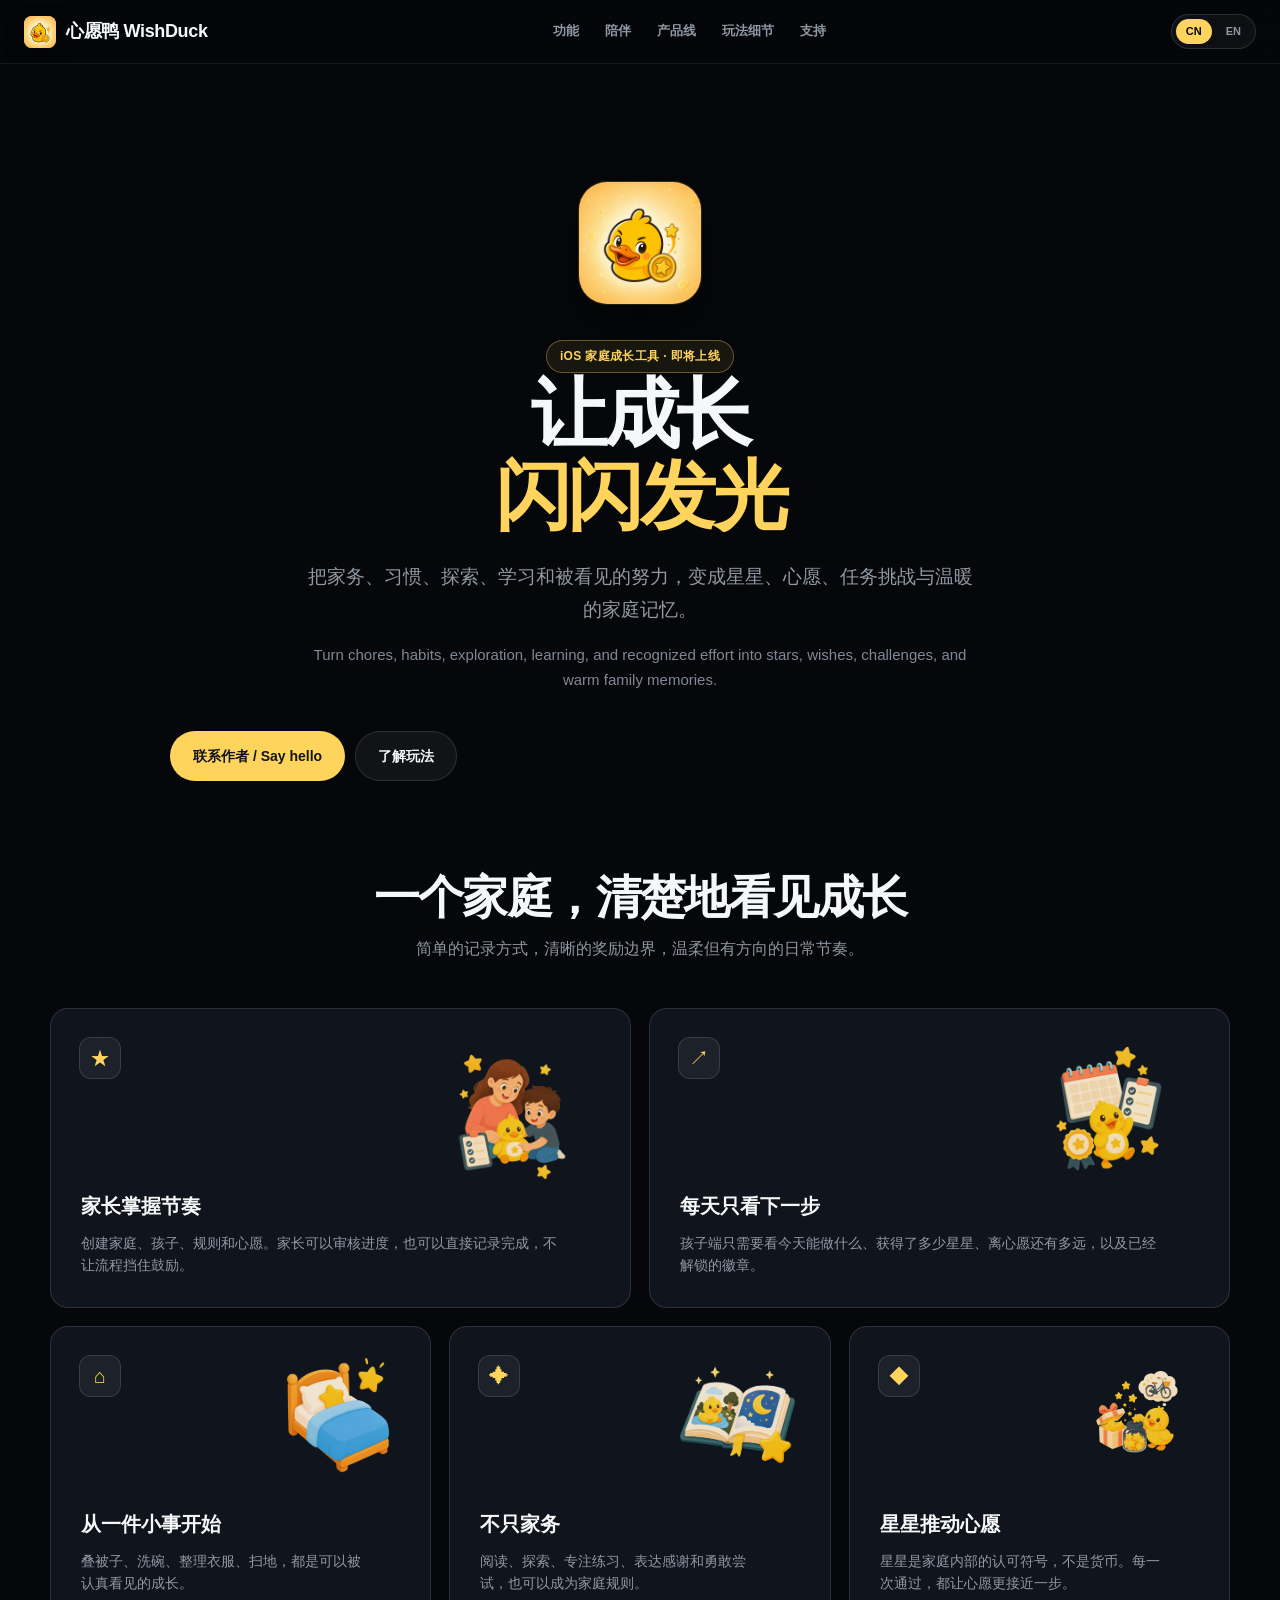
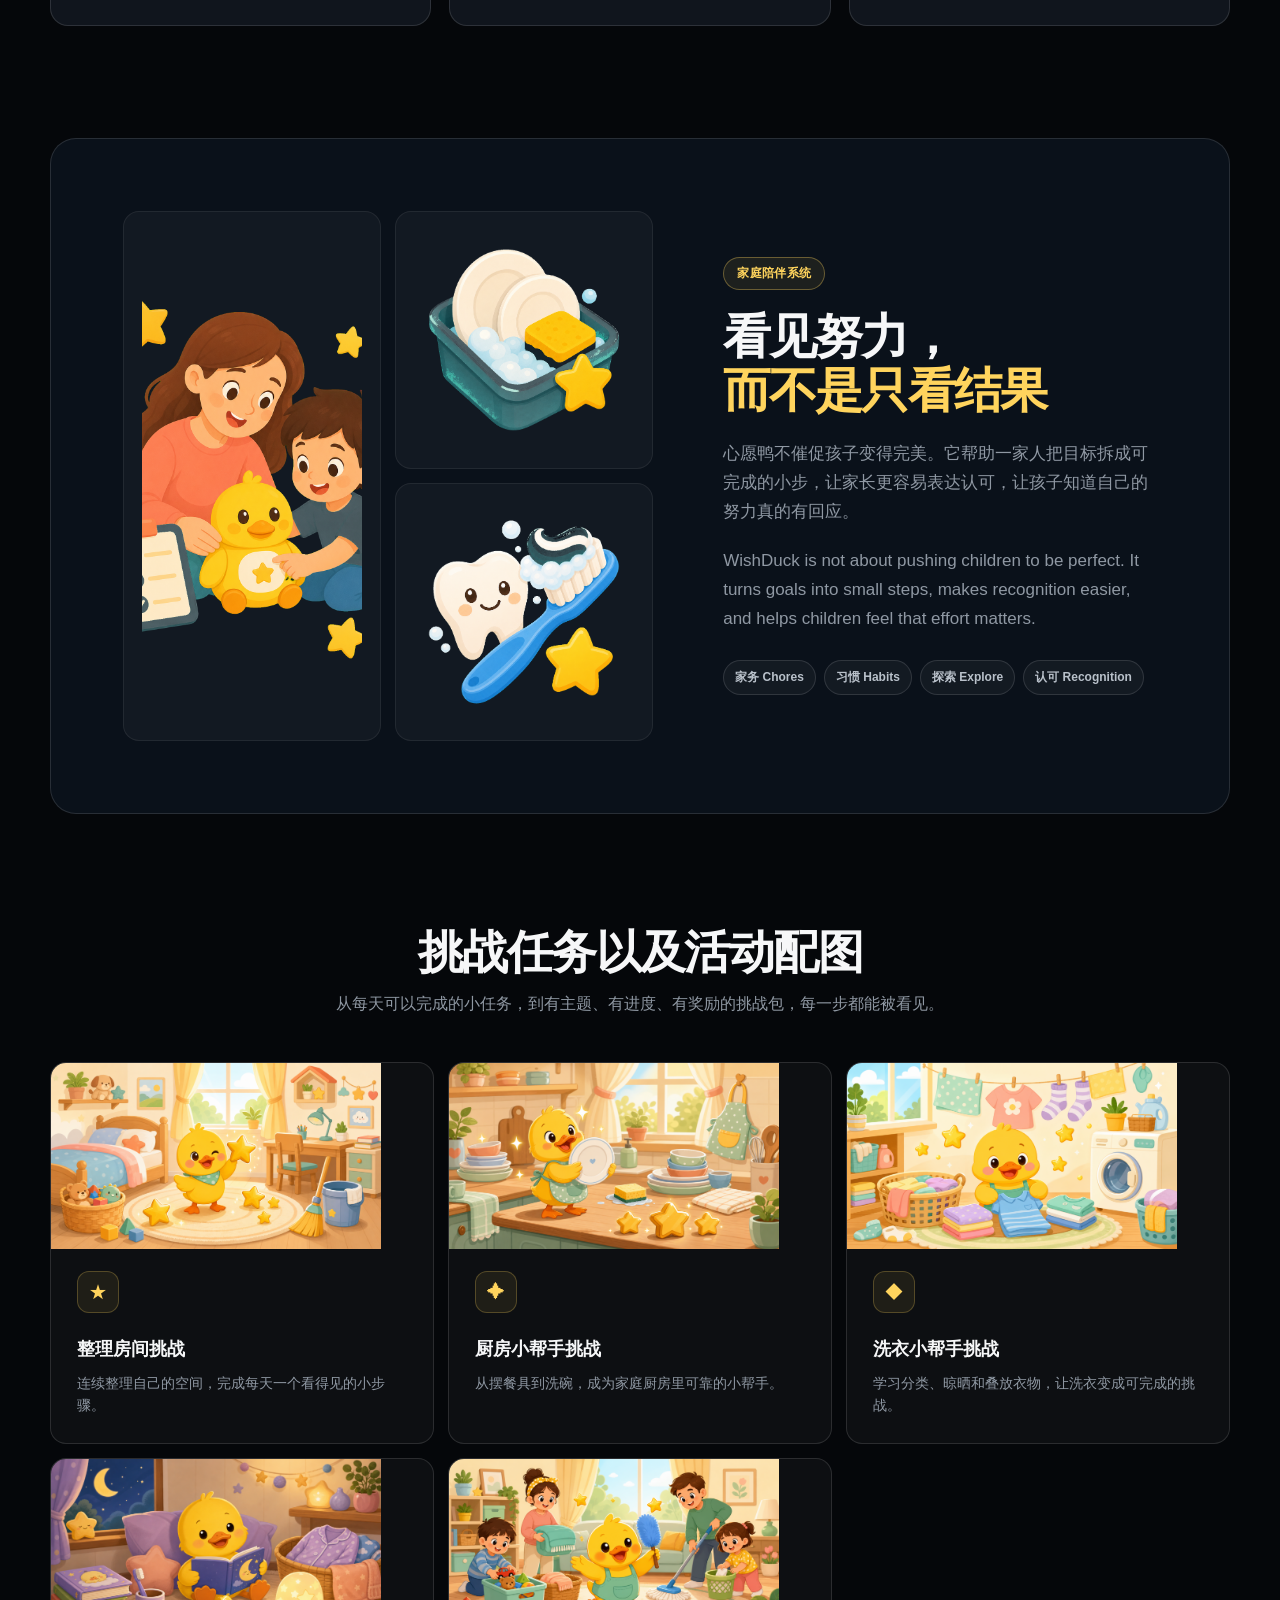
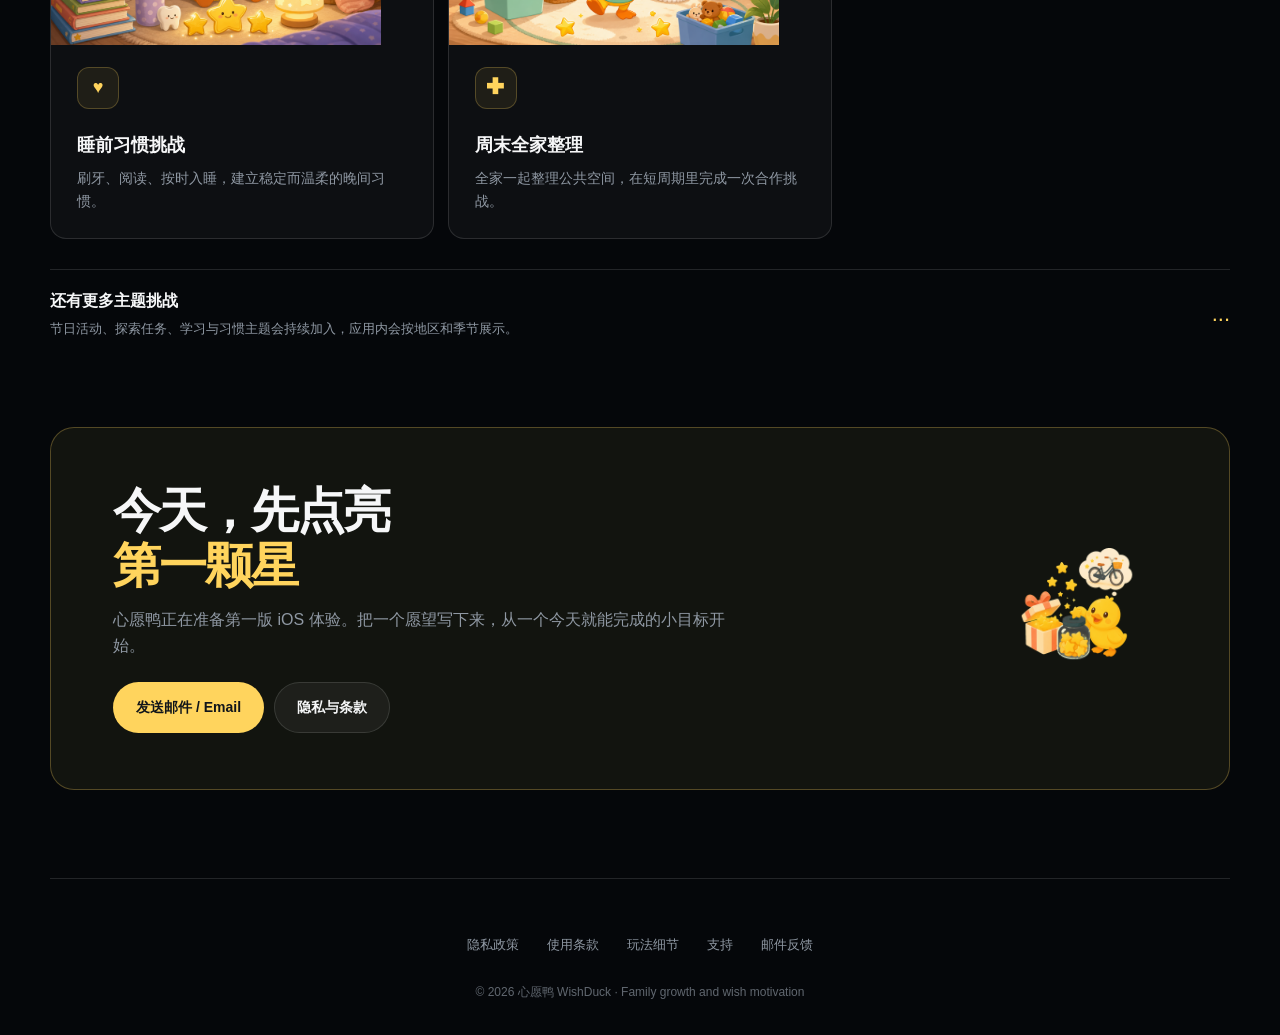
==== commit ba47037d: "Show complete challenge banners and more packs" ====
--- a/index.html
+++ b/index.html
@@ -130,7 +130,21 @@
         <h3>睡前习惯挑战</h3>
         <p>刷牙、阅读、按时入睡，建立稳定而温柔的晚间习惯。</p>
       </article>
+      <article class="path-card challenge-card">
+        <img class="challenge-image" src="assets/challenge-banner-weekend-cleanup.png" alt="周末全家整理挑战 Banner">
+        <div class="path-icon">✚</div>
+        <h3>周末全家整理</h3>
+        <p>全家一起整理公共空间，在短周期里完成一次合作挑战。</p>
+      </article>
     </section>
+
+    <div class="challenge-more">
+      <div>
+        <strong>还有更多主题挑战</strong>
+        <p>节日活动、探索任务、学习与习惯主题会持续加入，应用内会按地区和季节展示。</p>
+      </div>
+      <span aria-hidden="true">...</span>
+    </div>
 
     <section id="download" class="final-band">
       <div>
--- a/site.css
+++ b/site.css
@@ -435,7 +435,7 @@
 
 .paths {
   display: grid;
-  grid-template-columns: repeat(4, 1fr);
+  grid-template-columns: repeat(3, minmax(0, 1fr));
   gap: 14px;
   margin-bottom: 112px;
 }
@@ -461,10 +461,11 @@
 .challenge-image {
   display: block;
   width: calc(100% + 52px);
-  height: 170px;
+  height: auto;
+  aspect-ratio: 1672 / 941;
   margin: 0 -26px 22px;
-  object-fit: cover;
-  object-position: center 36%;
+  object-fit: contain;
+  object-position: center;
   background: rgba(255, 255, 255, 0.04);
 }
 
@@ -492,6 +493,37 @@
   color: var(--muted);
   font-size: 14px;
   line-height: 1.6;
+}
+
+.challenge-more {
+  display: flex;
+  align-items: center;
+  justify-content: space-between;
+  gap: 24px;
+  margin: -82px 0 88px;
+  padding-top: 18px;
+  border-top: 1px solid var(--line);
+}
+
+.challenge-more strong {
+  display: block;
+  margin-bottom: 5px;
+  color: var(--text);
+  font-size: 16px;
+}
+
+.challenge-more p {
+  margin: 0;
+  color: var(--muted);
+  font-size: 13px;
+  line-height: 1.6;
+}
+
+.challenge-more > span {
+  flex: 0 0 auto;
+  color: var(--yellow);
+  font-size: 22px;
+  letter-spacing: 0;
 }
 
 .final-band {
@@ -681,6 +713,7 @@
   .paths { grid-template-columns: 1fr; margin-bottom: 72px; }
   .grid { grid-template-columns: 1fr; }
   .path-card { min-height: 180px; }
+  .challenge-more { align-items: flex-start; flex-direction: column; margin: -42px 0 64px; }
   .final-band { flex-direction: column; align-items: flex-start; margin-bottom: 64px; padding: 32px 24px; }
   .final-band img { align-self: center; width: 140px; height: 140px; }
   .footer { padding-top: 38px; }
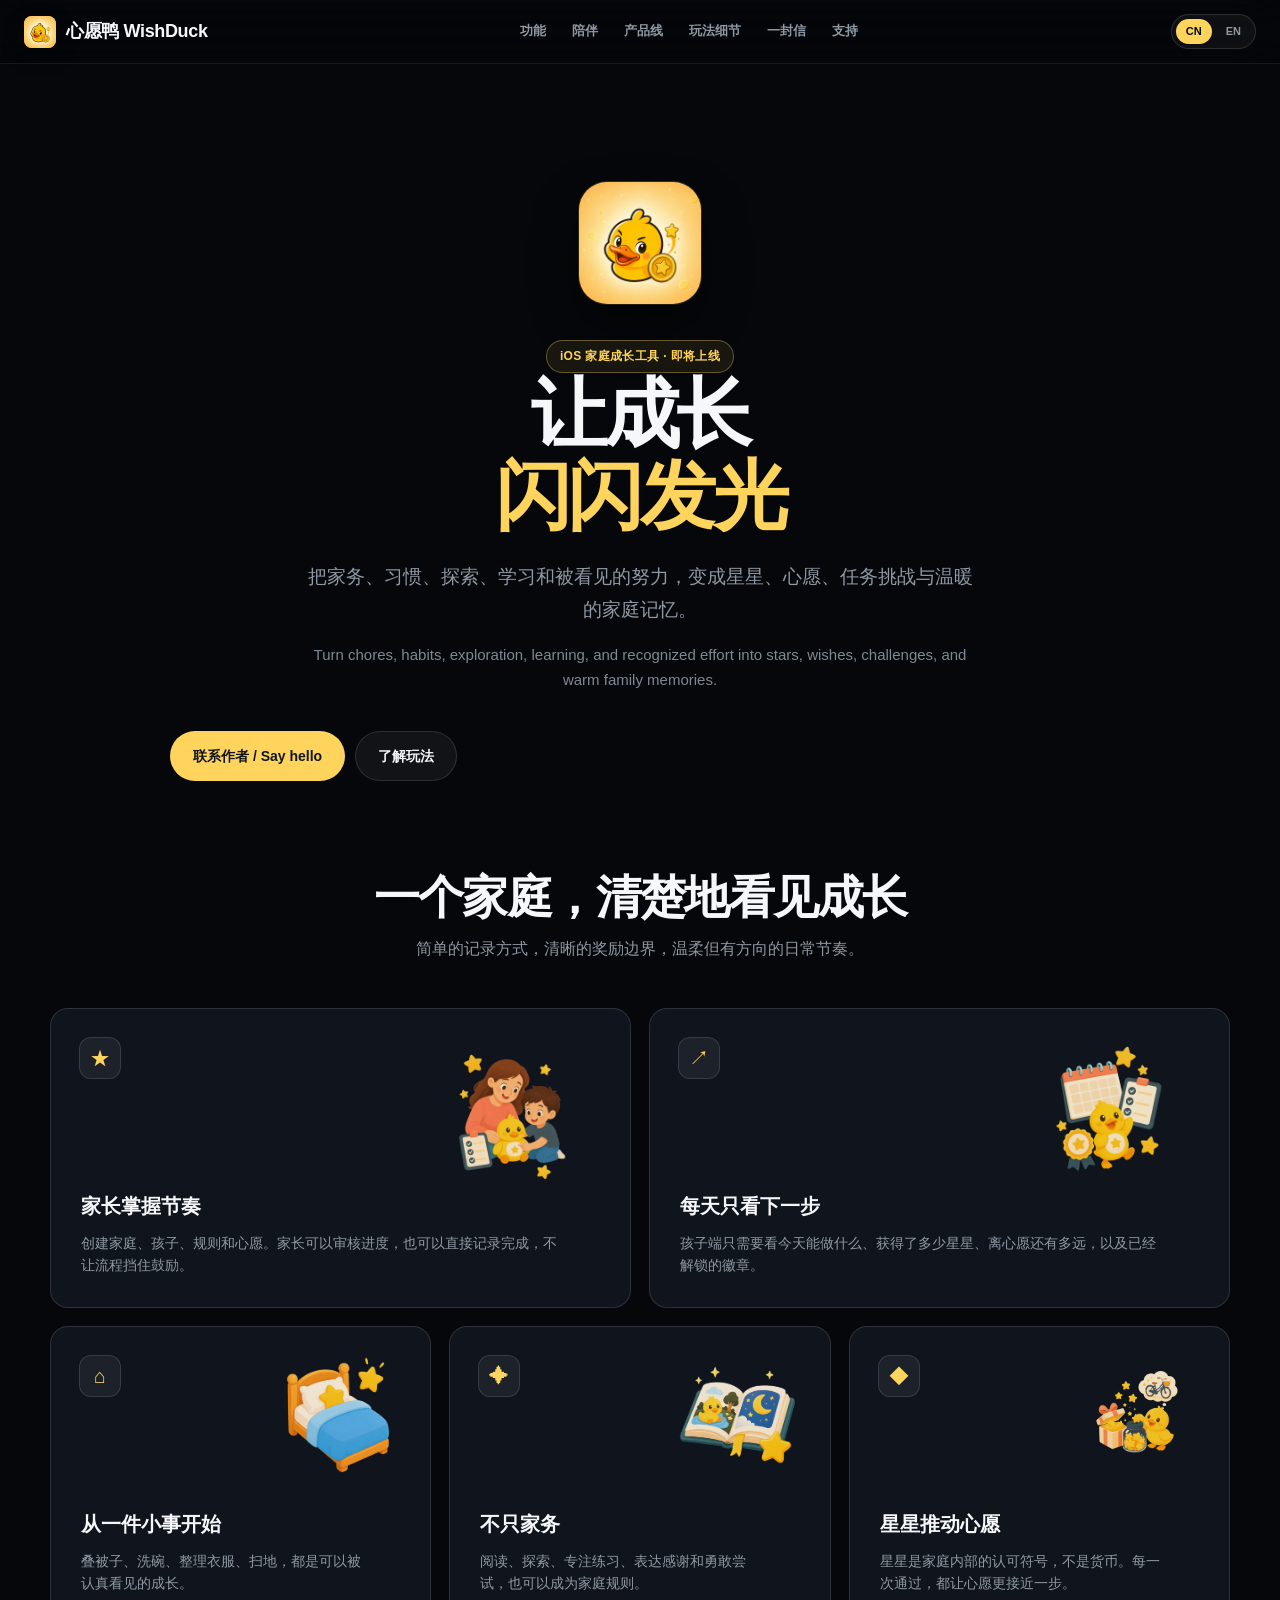
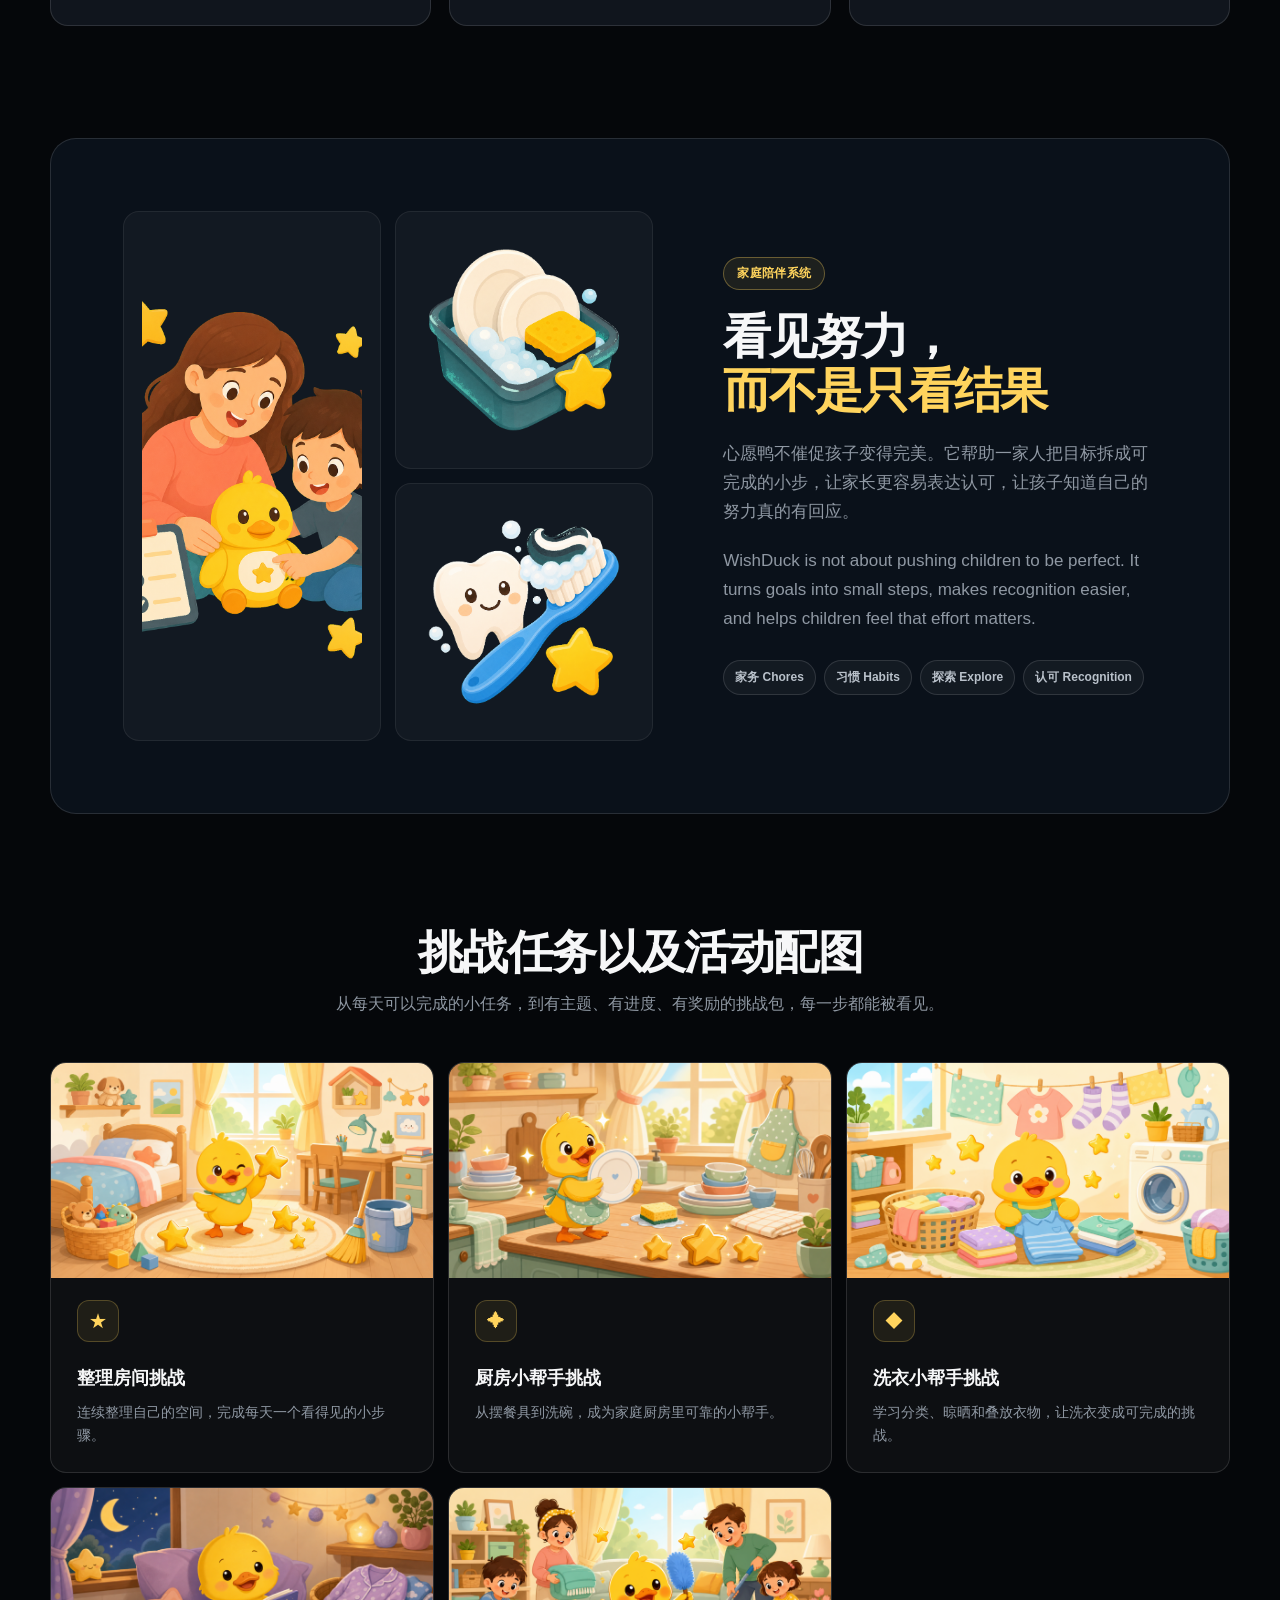
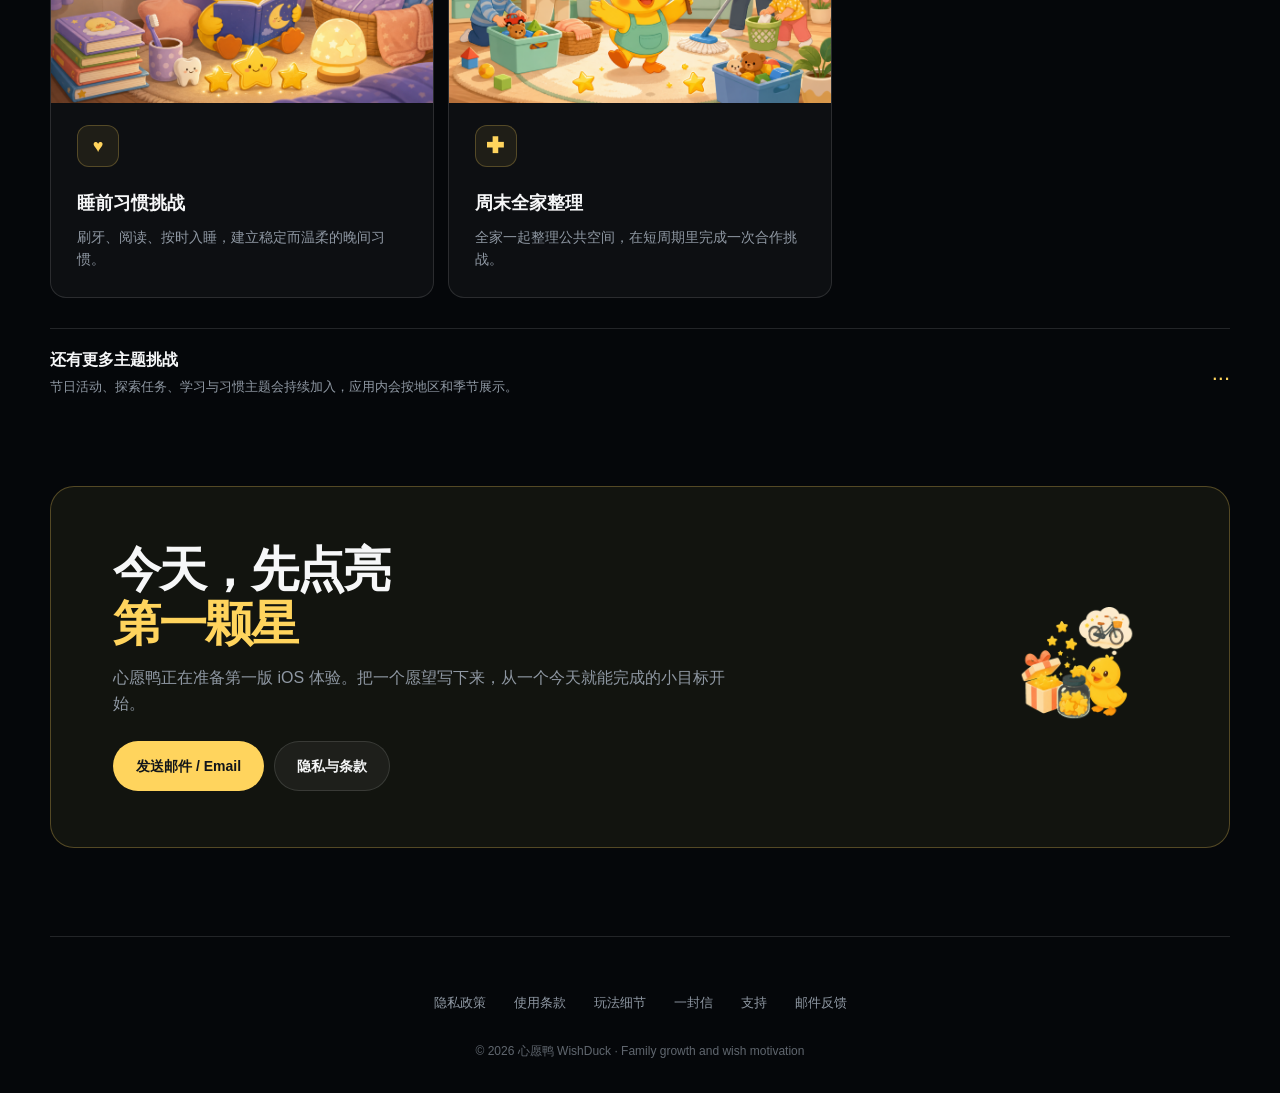
==== commit 8155e5c4: "Publish WishDuck website" ====
--- a/index.html
+++ b/index.html
@@ -21,6 +21,7 @@
       <a href="#family">陪伴</a>
       <a href="#paths">产品线</a>
       <a href="gameplay.html">玩法细节</a>
+      <a href="letter.html">一封信</a>
       <a href="support.html">支持</a>
     </div>
     <div class="lang-switch" aria-label="语言切换">
@@ -164,6 +165,7 @@
       <a href="privacy.html">隐私政策</a>
       <a href="terms.html">使用条款</a>
       <a href="gameplay.html">玩法细节</a>
+      <a href="letter.html">一封信</a>
       <a href="support.html">支持</a>
       <a href="mailto:support@wishduck.app">邮件反馈</a>
     </div>
--- a/site.css
+++ b/site.css
@@ -461,6 +461,7 @@
 .challenge-image {
   display: block;
   width: calc(100% + 52px);
+  max-width: none;
   height: auto;
   aspect-ratio: 1672 / 941;
   margin: 0 -26px 22px;
@@ -678,6 +679,54 @@
 
 .document .en {
   color: #7f8995;
+}
+
+.support-question {
+  display: grid;
+  max-width: 680px;
+  gap: 10px;
+  margin-top: 20px;
+}
+
+.support-question label {
+  color: var(--text);
+  font-size: 14px;
+  font-weight: 700;
+}
+
+.support-question input,
+.support-question textarea {
+  width: 100%;
+  padding: 12px 14px;
+  border: 1px solid var(--line);
+  border-radius: 12px;
+  color: var(--text);
+  background: rgba(255, 255, 255, 0.05);
+  font: inherit;
+  font-size: 15px;
+  outline: none;
+}
+
+.support-question textarea {
+  min-height: 136px;
+  resize: vertical;
+}
+
+.support-question input:focus,
+.support-question textarea:focus {
+  border-color: rgba(255, 212, 93, 0.72);
+  box-shadow: 0 0 0 3px rgba(255, 212, 93, 0.12);
+}
+
+.support-question input::placeholder,
+.support-question textarea::placeholder {
+  color: var(--muted);
+}
+
+.support-note {
+  margin: 0 !important;
+  color: var(--muted) !important;
+  font-size: 13px !important;
 }
 
 .callout {
